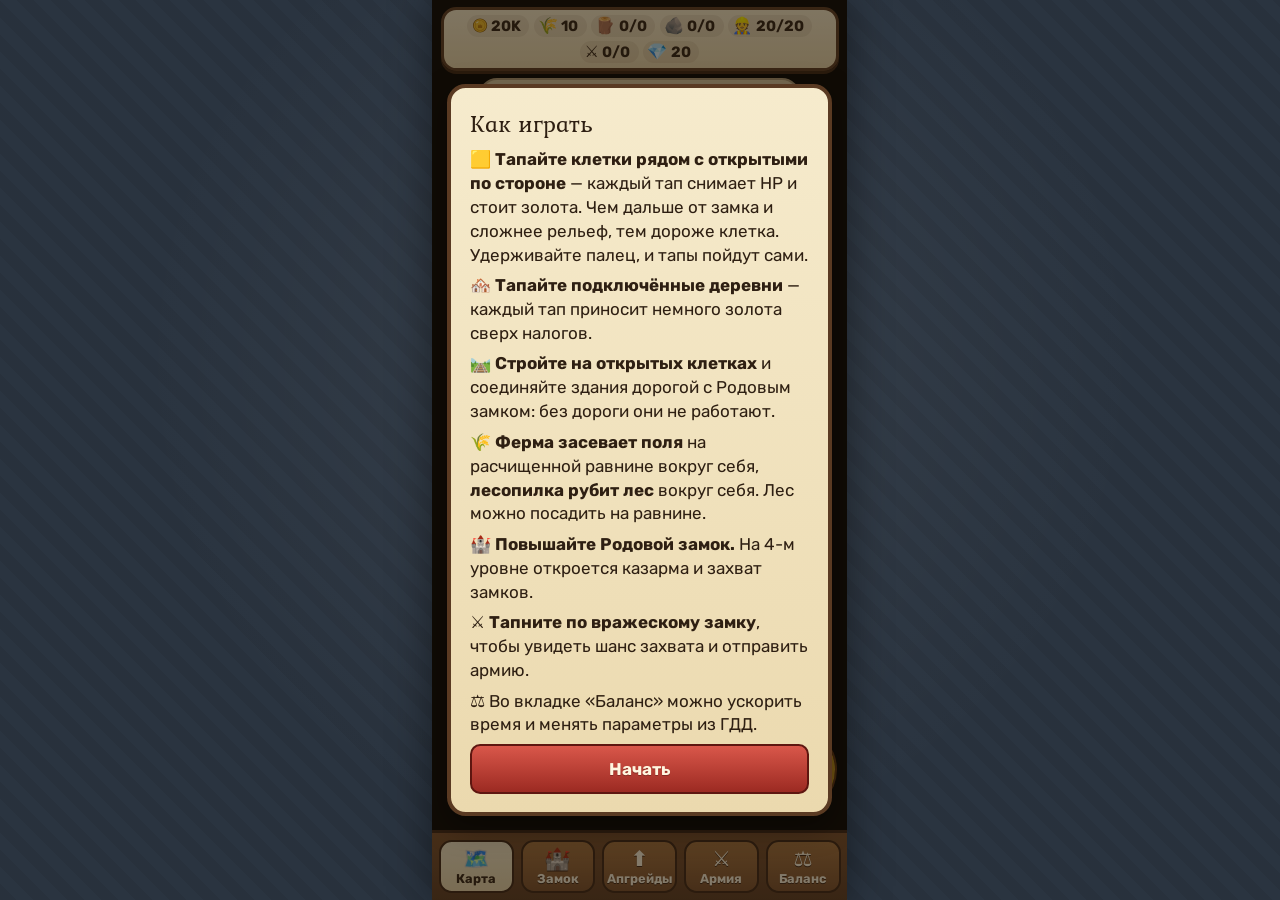
==== index.html @ 601d5023 "Сборка игры 2026-10-14 20:26" ====
<!doctype html>
<html lang="ru">
  <head>
    <meta charset="utf-8" />
    <meta name="viewport" content="width=device-width, initial-scale=1, viewport-fit=cover" />
    <meta name="theme-color" content="#3b2414" />
    <link
      rel="icon"
      href="data:image/svg+xml,%3Csvg xmlns='http://www.w3.org/2000/svg' viewBox='0 0 100 100'%3E%3Ctext y='.9em' font-size='90'%3E🏰%3C/text%3E%3C/svg%3E"
    />
    <title>Kingdom Tycoon</title>
    <script type="module" crossorigin src="./assets/index-CzOe1VoZ.js"></script>
    <link rel="modulepreload" crossorigin href="./assets/CanvasPool-UKBFKXoQ.js">
    <link rel="modulepreload" crossorigin href="./assets/canvasUtils-C4EOzQNY.js">
    <link rel="modulepreload" crossorigin href="./assets/RenderTargetSystem-BUZSMlsI.js">
    <link rel="modulepreload" crossorigin href="./assets/getTextureBatchBindGroup-BHA4o6O8.js">
    <link rel="modulepreload" crossorigin href="./assets/getTexelRangeRects-gRo1pBi3.js">
    <link rel="stylesheet" crossorigin href="./assets/index-DMlij6Dc.css">
  </head>
  <body>
    <div id="stage">
      <div id="map"></div>
      <div id="ui"></div>
    </div>
  </body>
</html>
---- assets/index-DMlij6Dc.css ----
@font-face{font-family:KT Icons;font-style:normal;font-display:block;src:url([data-uri])format("woff");unicode-range:U+1FA99}@font-face{font-family:Rubik Variable;font-style:normal;font-display:swap;font-weight:300 900;src:url(./rubik-cyrillic-ext-wght-normal-BjodpZir.woff2)format("woff2-variations");unicode-range:U+460-52F,U+1C80-1C8A,U+20B4,U+2DE0-2DFF,U+A640-A69F,U+FE2E-FE2F}@font-face{font-family:Rubik Variable;font-style:normal;font-display:swap;font-weight:300 900;src:url(./rubik-cyrillic-wght-normal-DveCct9I.woff2)format("woff2-variations");unicode-range:U+301,U+400-45F,U+490-491,U+4B0-4B1,U+2116}@font-face{font-family:Rubik Variable;font-style:normal;font-display:swap;font-weight:300 900;src:url(./rubik-latin-ext-wght-normal-OacczzuJ.woff2)format("woff2-variations");unicode-range:U+100-2BA,U+2BD-2C5,U+2C7-2CC,U+2CE-2D7,U+2DD-2FF,U+304,U+308,U+329,U+1D00-1DBF,U+1E00-1E9F,U+1EF2-1EFF,U+2020,U+20A0-20AB,U+20AD-20C0,U+2113,U+2C60-2C7F,U+A720-A7FF}@font-face{font-family:Rubik Variable;font-style:normal;font-display:swap;font-weight:300 900;src:url(./rubik-latin-wght-normal-CnQIisVs.woff2)format("woff2-variations");unicode-range:U+??,U+131,U+152-153,U+2BB-2BC,U+2C6,U+2DA,U+2DC,U+304,U+308,U+329,U+2000-206F,U+20AC,U+2122,U+2191,U+2193,U+2212,U+2215,U+FEFF,U+FFFD}@font-face{font-family:Kurale;font-style:normal;font-display:swap;font-weight:400;src:url(./kurale-cyrillic-ext-400-normal-YCJ2LTkX.woff2)format("woff2");unicode-range:U+460-52F,U+1C80-1C8A,U+20B4,U+2DE0-2DFF,U+A640-A69F,U+FE2E-FE2F}@font-face{font-family:Kurale;font-style:normal;font-display:swap;font-weight:400;src:url(./kurale-cyrillic-400-normal-C0GZNd3f.woff2)format("woff2");unicode-range:U+301,U+400-45F,U+490-491,U+4B0-4B1,U+2116}@font-face{font-family:Kurale;font-style:normal;font-display:swap;font-weight:400;src:url(./kurale-latin-ext-400-normal-BjK9zzkR.woff2)format("woff2");unicode-range:U+100-2BA,U+2BD-2C5,U+2C7-2CC,U+2CE-2D7,U+2DD-2FF,U+304,U+308,U+329,U+1D00-1DBF,U+1E00-1E9F,U+1EF2-1EFF,U+2020,U+20A0-20AB,U+20AD-20C0,U+2113,U+2C60-2C7F,U+A720-A7FF}@font-face{font-family:Kurale;font-style:normal;font-display:swap;font-weight:400;src:url(./kurale-latin-400-normal-CwiEG1qi.woff2)format("woff2");unicode-range:U+??,U+131,U+152-153,U+2BB-2BC,U+2C6,U+2DA,U+2DC,U+304,U+308,U+329,U+2000-206F,U+20AC,U+2122,U+2191,U+2193,U+2212,U+2215,U+FEFF,U+FFFD}:root{--parch:#ebd9ae;--parch-2:#f6ebcd;--wood:#5a3a22;--wood-2:#7a4f2c;--wood-dark:#3b2414;--ink:#2e1f12;--ink-2:#6b5136;--royal:#2f6fb5;--enemy:#b83a2f;--gold:#d9a21b;--gold-2:#f2c94c;--page:#7e95a6;--outside:#2a3440;--font-ui:"KT Icons", "Rubik Variable", Rubik, system-ui, -apple-system, "Segoe UI", Roboto, sans-serif;--font-title:"KT Icons", Kurale, Georgia, "Times New Roman", serif;--safe-top:env(safe-area-inset-top,0px);--safe-bottom:env(safe-area-inset-bottom,0px);--stage-w:min(100vw, calc(100dvh * 9 / 19.5));--tabs-h:calc(max(44px, 2.75rem) + 1.35rem + var(--safe-bottom));--lightningcss-light:initial;--lightningcss-dark: ;color-scheme:light;font-size:clamp(14px, calc(var(--stage-w) * .041), 19px)}*,:before,:after{box-sizing:border-box}html,body{background:radial-gradient(circle at 50% 40%, #ffffff0f, transparent 60%), repeating-linear-gradient(45deg, #0000000f 0 12px, transparent 12px 24px), var(--outside);height:100%;font-family:var(--font-ui);color:var(--ink);-webkit-user-select:none;user-select:none;-webkit-tap-highlight-color:transparent;overscroll-behavior:none;margin:0;overflow:hidden}body{justify-content:center;display:flex}@media (pointer:coarse) and (orientation:portrait){:root{--stage-w:100vw}}#stage{width:var(--stage-w);background:var(--page);height:100dvh;position:relative;overflow:clip;box-shadow:0 0 40px #00000073;container:stage/inline-size}#map{background:#000;position:absolute;inset:0}#ui{pointer-events:none;position:absolute;inset:0}#ui>*{pointer-events:auto}#hud{z-index:20;padding:calc(var(--safe-top) + .4rem) .5rem 0;pointer-events:none;position:absolute;top:0;left:0;right:0}.scroll{pointer-events:auto;background:linear-gradient(var(--parch-2), var(--parch));border:3px solid var(--wood);max-width:42rem;box-shadow:0 3px 0 var(--wood-dark), 0 8px 16px #00000038;border-radius:.9rem;flex-wrap:wrap;justify-content:center;gap:.25rem;margin:0 auto;padding:.3rem .4rem;display:flex}.chip{white-space:nowrap;background:#5a3a2217;border-radius:999px;align-items:center;gap:.2rem;padding:.12rem .5rem .12rem .25rem;font-size:.875rem;font-weight:700;display:flex}.chip .ic{font-size:.95rem;line-height:1}.chip small{color:var(--ink-2);font-size:.7rem;font-weight:500}#goal{pointer-events:auto;justify-content:center;gap:.4rem;max-width:42rem;margin:.4rem auto 0;display:flex}.pill{font-family:var(--font-title);background:var(--parch-2);border:2px solid var(--wood-2);color:var(--ink);box-shadow:0 2px 0 var(--wood-2);cursor:pointer;text-overflow:ellipsis;white-space:nowrap;border-radius:999px;max-width:100%;padding:.2rem .75rem;font-size:.875rem;overflow:hidden}.pill.speed{font-family:var(--font-ui);background:var(--gold-2);flex:none;font-weight:800}#tabs{height:var(--tabs-h);z-index:30;padding:.4rem .4rem calc(var(--safe-bottom) + .4rem);background:linear-gradient(var(--wood-2), var(--wood));border-top:3px solid var(--wood-dark);justify-content:center;gap:.4rem;display:flex;position:absolute;bottom:0;left:0;right:0}#tabs button{border:2px solid var(--wood-dark);color:#fff6e0;max-width:7.4rem;min-height:max(44px,2.75rem);font-family:var(--font-ui);text-shadow:0 1px 0 var(--wood-dark);cursor:pointer;background:linear-gradient(#a8743f,#7a4f2c);border-radius:.75rem;flex-direction:column;flex:1;justify-content:center;align-items:center;gap:.05rem;padding:.3rem .1rem;font-size:.75rem;font-weight:700;display:flex}#tabs button .ic{font-size:1.25rem;line-height:1.1}#tabs button[aria-pressed=true]{background:linear-gradient(var(--parch-2), var(--parch));color:var(--ink);text-shadow:none}#rv{right:.75rem;bottom:calc(var(--tabs-h) + 1.1rem);z-index:19;border:4px solid var(--gold);color:#fff;width:4.9rem;height:4.9rem;font-family:var(--font-ui);cursor:pointer;background:radial-gradient(circle at 35% 30%,#e0574a,#9c2a22);border-radius:50%;padding:0;font-size:1.25rem;font-weight:800;line-height:1.05;position:absolute;box-shadow:0 0 0 2px #6b3a10,0 6px 12px #00000059}#rv small{font-size:.7rem;font-weight:600;display:block}#rv:disabled{filter:grayscale(.7);opacity:.75}#repeat{left:.75rem;bottom:calc(var(--tabs-h) + 1.1rem);z-index:19;position:absolute}#repeat .main{border:4px solid var(--parch);width:4.9rem;height:4.9rem;box-shadow:0 0 0 2px var(--wood-dark), 0 6px 12px #00000059;color:#fff;font-family:var(--font-ui);cursor:pointer;background:radial-gradient(circle at 35% 30%,#4f8fd6,#2a5f9e);border-radius:50%;flex-direction:column;justify-content:center;align-items:center;gap:.05rem;padding:0;font-weight:800;line-height:1.05;display:flex}#repeat .main .ic{font-size:1.45rem;line-height:1}#repeat .main small{white-space:nowrap;font-size:.66rem;font-weight:600;display:block}#repeat .main[aria-pressed=true]{border-color:var(--gold-2);background:radial-gradient(circle at 35% 30%,#63c46e,#2f7a3a);box-shadow:0 0 0 2px #6b3a10,0 0 0 6px #f2c94c8c,0 6px 12px #00000059}#repeat.poor .main{filter:grayscale(.7);opacity:.8}#repeat .forget{border:2px solid var(--wood-dark);background:var(--parch);width:1.7rem;height:1.7rem;color:var(--ink);cursor:pointer;border-radius:50%;padding:0;font-size:.75rem;line-height:1;position:absolute;top:-.35rem;right:-.35rem}#repeat .forget:after{content:"";position:absolute;inset:-.5rem}#sheet{z-index:25;max-width:35rem;left:0;right:0;bottom:var(--tabs-h);overscroll-behavior:contain;background:var(--parch-2);border:3px solid var(--wood);-webkit-user-select:text;user-select:text;border-bottom:none;border-radius:1.1rem 1.1rem 0 0;max-height:min(50%,35rem);margin:0 auto;padding:.9rem 1rem 1.1rem;transition:transform .32s cubic-bezier(.22,1.25,.36,1);position:absolute;overflow:auto;transform:translateY(calc(100% + 8rem));box-shadow:0 -6px 18px #0000004d}#sheet.open{transform:none}#sheet .x{float:right;border:2px solid var(--wood-2);background:var(--parch);cursor:pointer;width:2.2rem;height:2.2rem;color:var(--ink);border-radius:50%;margin:-.25rem -.4rem 0 .5rem;font-size:1rem;position:sticky;top:0}h2,h3{font-family:var(--font-title);margin:0 0 .4rem;font-weight:400}h2{font-size:1.4rem}h3{margin-top:.9rem;font-size:1.15rem}p{margin:.4rem 0;line-height:1.4}.muted{color:var(--ink-2)}.small{font-size:.8rem}.center{text-align:center}.royal{color:var(--royal)}.enemy{color:var(--enemy)}.strong{font-weight:700}.btn{font-family:var(--font-ui);border:2px solid var(--wood-dark);color:#fff6e0;cursor:pointer;text-shadow:0 1px #00000040;white-space:nowrap;background:linear-gradient(#a8743f,#7a4f2c);border-radius:.6rem;min-height:max(44px,2.75rem);padding:.45rem .75rem;font-size:.875rem;font-weight:700;transition:transform 80ms,filter 80ms}.btn:active:not(:disabled){filter:brightness(.95);transform:scale(.95)translateY(1px)}.chip.bump{animation:.35s cubic-bezier(.3,1.6,.5,1) chip-bump}.chip.shake{animation:.45s chip-shake}@keyframes chip-bump{0%{transform:scale(1)}35%{transform:scale(1.16)}to{transform:scale(1)}}@keyframes chip-shake{0%,to{background:#5a3a2217;transform:translate(0)}20%{background:#b83a2f59;transform:translate(-4px)}40%{background:#b83a2f59;transform:translate(4px)}60%{transform:translate(-3px)}80%{transform:translate(2px)}}@keyframes card-in{0%{opacity:0;transform:scale(.85)}to{opacity:1;transform:scale(1)}}.btn small{font-weight:600}.btn.primary{background:linear-gradient(#d9574a,#9c2a22);border-color:#5e1610}.btn.blue{background:linear-gradient(#4f8fd6,#2a5f9e);border-color:#173a63}.btn.ghost{background:var(--parch);color:var(--ink);border-color:var(--wood-2);text-shadow:none}.btn.wide{width:100%;padding:.75rem;font-size:1rem}.btn:disabled{filter:grayscale(.85);opacity:.55;cursor:not-allowed}.btn:focus-visible,#tabs button:focus-visible,#rv:focus-visible,.pill:focus-visible{outline:3px solid var(--gold-2);outline-offset:2px}.row{border-bottom:1px dashed #5a3a2247;justify-content:space-between;align-items:center;gap:.6rem;padding:.55rem 0;display:flex}.row:last-child{border-bottom:none}.row .grow{flex:1;min-width:0}.stat{justify-content:space-between;gap:.75rem;padding:.25rem 0;display:flex}.stat.baseline{align-items:baseline}.stat>b{text-align:right}.bar{background:#5a3a2233;border-radius:999px;height:.9rem;overflow:hidden}.bar>i{background:var(--royal);border-radius:999px;height:100%;display:block}.tag{background:#5a3a221f;border-radius:999px;padding:.06rem .5rem;font-size:.75rem;font-weight:700;display:inline-block}.tag.ok{color:#2f6a22;background:#4f8f3a2e}.tag.no{color:#8a2a22;background:#b83a2f26}.tag.block{border-radius:.6rem;padding:.4rem .6rem;display:block}.grid2,.grid3{grid-template-columns:1fr 1fr;gap:.5rem;display:grid}.grid3{grid-template-columns:repeat(5,1fr);gap:.35rem}.grid3 .btn{padding-left:.2rem;padding-right:.2rem}label.cfg{justify-content:space-between;align-items:center;gap:.6rem;padding:.35rem 0;font-size:.875rem;display:flex}label.cfg.changed span{color:var(--royal);font-weight:600}label.cfg small{color:var(--ink-2);font-weight:500}label.cfg input,label.cfg select{width:6rem;font:inherit;border:2px solid var(--wood-2);color:var(--ink);background:#fffaf0;border-radius:.5rem;flex:none;padding:.3rem .4rem;font-weight:600}label.cfg select{width:9.5rem}label.cfg.switch{cursor:pointer;min-height:max(44px,2.75rem)}label.cfg.switch input[type=checkbox]{appearance:none;border:2px solid var(--wood-2);cursor:pointer;background:#e4d6b4;border-radius:999px;width:3rem;height:1.7rem;padding:0;transition:background .15s;position:relative}label.cfg.switch input[type=checkbox]:after{content:"";background:#fffaf0;border-radius:50%;width:1.2rem;height:1.2rem;transition:transform .15s;position:absolute;top:.12rem;left:.12rem;box-shadow:0 1px 2px #0000004d}label.cfg.switch input[type=checkbox]:checked{background:var(--royal);border-color:var(--royal)}label.cfg.switch input[type=checkbox]:checked:after{transform:translate(1.3rem)}details.overrides{margin:.4rem 0;font-size:.8rem}details.overrides pre{white-space:pre-wrap;word-break:break-all;-webkit-user-select:text;user-select:text;background:#5a3a2214;border-radius:.5rem;padding:.5rem}input[type=range]{width:100%;accent-color:var(--royal);min-height:2rem}.modal-bg{z-index:40;padding:calc(var(--safe-top) + 1rem) .9rem calc(var(--safe-bottom) + 1rem);background:#1e140a8c;justify-content:center;align-items:center;display:flex;position:absolute;inset:0}.card{background:linear-gradient(var(--parch-2), var(--parch));border:4px solid var(--wood);border-radius:1.1rem;width:100%;max-width:26rem;max-height:100%;padding:1.1rem;animation:.3s cubic-bezier(.22,1.35,.36,1) card-in;overflow:auto;box-shadow:0 10px 30px #0006}.big{color:var(--royal);font-size:1.9rem;font-weight:800}.big.low{color:var(--enemy)}.tug{background:var(--enemy);border:3px solid var(--wood);border-radius:999px;height:1.75rem;margin:.6rem 0 .4rem;position:relative;overflow:hidden}.tug>i{background:var(--royal);position:absolute;top:0;bottom:0;left:0}.tug>b{background:#fff;width:5px;margin-left:-2px;position:absolute;top:0;bottom:0;box-shadow:0 0 10px #fff}.ribbon{font-family:var(--font-title);text-align:center;color:#fff;background:var(--gold);text-shadow:0 2px #00000040;border-radius:.6rem;margin-bottom:.6rem;padding:.4rem;font-size:1.9rem}.ribbon.lose{background:var(--enemy)}.ribbon.ad{background:var(--wood-2)}#toast{left:50%;bottom:calc(var(--tabs-h) + 6.8rem);z-index:50;background:var(--wood);color:#fff6e0;opacity:0;pointer-events:none;text-align:center;border:2px solid var(--wood-dark);border-radius:999px;width:max-content;max-width:90%;padding:.5rem .9rem;font-size:.875rem;font-weight:600;transition:opacity .2s;position:absolute;transform:translate(-50%)}#toast.show{opacity:1}#ui>#toast{pointer-events:none}@container stage (width<=359px){#hud{padding-left:.3rem;padding-right:.3rem}.scroll{gap:.12rem;padding:.25rem .2rem}.chip{gap:.12rem;padding:.1rem .25rem .1rem .12rem;font-size:.75rem}.chip .ic{font-size:.75rem}.chip small{display:none}.pill{padding:.2rem .6rem;font-size:.78rem}#tabs button{font-size:.68rem}}@container stage (width<=440px){.chip small{display:none}}@container stage (width>=600px){#sheet{max-width:38rem;bottom:calc(var(--tabs-h) + .75rem);border-bottom:3px solid var(--wood);border-radius:1.1rem}.card{max-width:30rem}}@media (prefers-reduced-motion:reduce){#sheet,#toast{transition:none}.card,.chip.bump,.chip.shake{animation:none}}#sim{z-index:35;overscroll-behavior:contain;background:var(--parch);padding:calc(var(--safe-top) + .6rem) .75rem calc(var(--safe-bottom) + 1.2rem);-webkit-user-select:text;user-select:text;position:absolute;inset:0;overflow:auto}#sim .sim-head{top:calc(-.6rem - var(--safe-top));z-index:2;margin:calc(-.6rem - var(--safe-top)) -.75rem .6rem;padding:calc(var(--safe-top) + .5rem) .75rem .5rem;background:var(--parch);border-bottom:2px solid #5a3a2240;justify-content:space-between;align-items:center;gap:.5rem;display:flex;position:sticky}#sim .sim-head h2{margin:0}#sim .x{border:2px solid var(--wood-2);background:var(--parch-2);width:max(44px,2.4rem);height:max(44px,2.4rem);color:var(--ink);font:inherit;cursor:pointer;border-radius:50%;font-weight:700}.sim-card{background:var(--parch-2);border:2px solid #5a3a2259;border-radius:.9rem;margin-bottom:.75rem;padding:.7rem .75rem}.sim-card h3{flex-wrap:wrap;align-items:center;gap:.35rem;margin-top:0;display:flex}.sim-row{flex-wrap:wrap;justify-content:space-between;align-items:center;gap:.5rem;margin-bottom:.5rem;display:flex}.sim-row.toggle input{width:1.4rem;height:1.4rem;accent-color:var(--royal)}.pills{flex-wrap:wrap;gap:.3rem;display:flex}.pill{background:var(--parch);min-height:max(36px,2.1rem);color:var(--ink);font:inherit;cursor:pointer;border:2px solid #5a3a2259;border-radius:999px;padding:.2rem .65rem;font-size:.8rem;font-weight:700}.pill.on{background:var(--royal);border-color:var(--royal);color:#fff}.pill:disabled{opacity:.5}.progress{background:#5a3a221f;border-radius:.7rem;height:2.4rem;position:relative;overflow:hidden}.progress>div{background:linear-gradient(90deg, var(--gold), var(--gold-2));transition:width .15s;position:absolute;inset:0 auto 0 0}.progress>span{justify-content:center;align-items:center;height:100%;font-weight:700;display:flex;position:relative}.sim-empty{text-align:center;padding:1rem .5rem}.run{cursor:pointer;border:2px solid #0000;border-radius:.6rem;align-items:center;gap:.45rem;padding:.45rem .4rem;display:flex}.run+.run{margin-top:.25rem}.run.focus{border-color:var(--wood-2);background:#ffffff73}.run .grow{flex:1;min-width:0}.swatch,.chart-readout i,.legend i,.bar-label i{vertical-align:-.1rem;border-radius:.2rem;flex:none;width:.8rem;height:.8rem;margin-right:.25rem;display:inline-block}.kpis{grid-template-columns:repeat(auto-fit,minmax(9rem,1fr));gap:.45rem;display:grid}.kpi{background:#ffffff80;border:1px solid #5a3a2233;border-radius:.7rem;flex-direction:column;gap:.1rem;padding:.5rem .6rem;display:flex}.kpi>b{font-variant-numeric:tabular-nums;font-size:1.35rem}.delta{color:var(--ink-2);font-size:.75rem;font-weight:700}.delta.good{color:#2f7d3a}.delta.bad{color:var(--enemy)}.chart{margin:.4rem 0 1rem}.chart figcaption{margin-bottom:.25rem}.chart svg{touch-action:pan-y;background:#ffffff73;border-radius:.5rem;width:100%;height:auto;display:block}.chart .grid{stroke:#5a3a2226;stroke-width:1px}.chart .tick{font-family:var(--font-ui);fill:var(--ink-2);font-size:10px}.chart .unit{font-style:italic}.chart .cursor{stroke:var(--wood);stroke-width:1px;stroke-dasharray:3 3}.chart .marker{fill:#fff;stroke:var(--enemy);stroke-width:2px}.chart .marker-label{fill:var(--enemy);font-weight:700}.chart-readout,.legend{flex-wrap:wrap;gap:.2rem .7rem;min-height:1.3rem;margin-top:.3rem;display:flex}.chart-readout span,.legend span{align-items:center;display:inline-flex}.bar-row{margin:.45rem 0 .6rem}.bar-label{align-items:center;gap:.3rem;font-weight:700;display:flex}.bar-label i{margin-right:0}.chart-readout i.dashed{height:.25rem}.sim-actions{flex-direction:column;gap:.45rem;display:flex}.bar-track{background:#5a3a221a;border-radius:.35rem;height:1rem;margin:.2rem 0;display:flex;overflow:hidden}.bar-track>span{height:100%}.table-scroll{overflow-x:auto}.sim-table{border-collapse:collapse;font-variant-numeric:tabular-nums;width:100%;font-size:.82rem}.sim-table th,.sim-table td{text-align:right;white-space:nowrap;border-bottom:1px solid #5a3a2226;padding:.3rem .4rem}.sim-table th:first-child{text-align:left}.sim-table thead th{font-size:.75rem}.sim-about{margin:.5rem 0}.sim-about summary{cursor:pointer;font-weight:700}.sim-about ol{padding-left:1.2rem}.tasks{gap:4px;margin:6px 0 10px;padding:0;font-size:13px;list-style:none;display:grid}.tasks li{background:#5a3a2214;border-radius:8px;padding:4px 8px}.tasks li.done{color:#2f5e33;background:#3c8c4624}
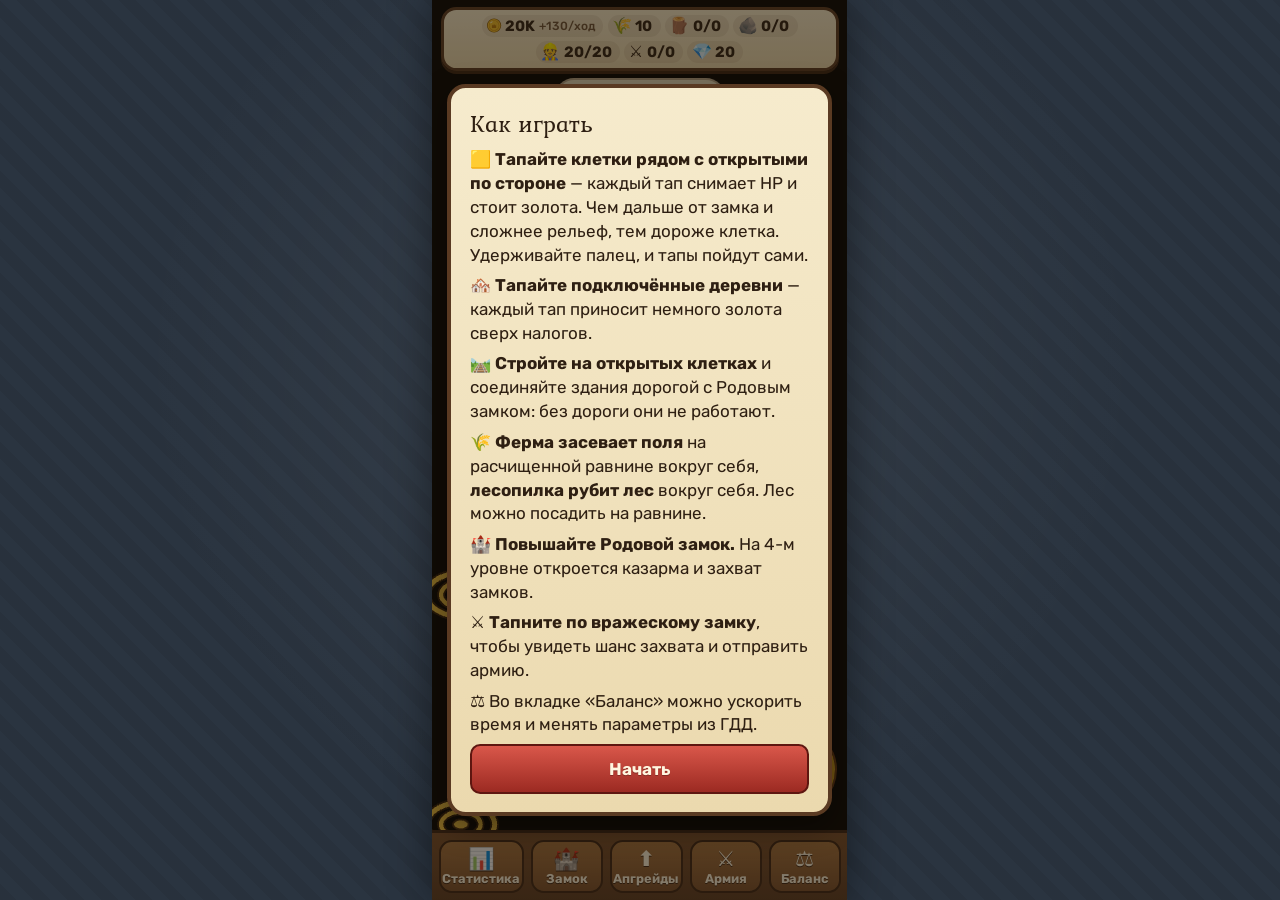
==== commit 44cd921a: "Сборка игры 2026-10-15 00:16" ====
--- a/index.html
+++ b/index.html
@@ -9,13 +9,13 @@
       href="data:image/svg+xml,%3Csvg xmlns='http://www.w3.org/2000/svg' viewBox='0 0 100 100'%3E%3Ctext y='.9em' font-size='90'%3E🏰%3C/text%3E%3C/svg%3E"
     />
     <title>Kingdom Tycoon</title>
-    <script type="module" crossorigin src="./assets/index-CzOe1VoZ.js"></script>
+    <script type="module" crossorigin src="./assets/index-CCVGNL-7.js"></script>
     <link rel="modulepreload" crossorigin href="./assets/CanvasPool-UKBFKXoQ.js">
     <link rel="modulepreload" crossorigin href="./assets/canvasUtils-C4EOzQNY.js">
     <link rel="modulepreload" crossorigin href="./assets/RenderTargetSystem-BUZSMlsI.js">
     <link rel="modulepreload" crossorigin href="./assets/getTextureBatchBindGroup-BHA4o6O8.js">
     <link rel="modulepreload" crossorigin href="./assets/getTexelRangeRects-gRo1pBi3.js">
-    <link rel="stylesheet" crossorigin href="./assets/index-DMlij6Dc.css">
+    <link rel="stylesheet" crossorigin href="./assets/index-Bus6fPqS.css">
   </head>
   <body>
     <div id="stage">
--- a/assets/index-Bus6fPqS.css
+++ b/assets/index-Bus6fPqS.css
@@ -0,0 +1 @@
+@font-face{font-family:KT Icons;font-style:normal;font-display:block;src:url([data-uri])format("woff");unicode-range:U+1FA99}@font-face{font-family:Rubik Variable;font-style:normal;font-display:swap;font-weight:300 900;src:url(./rubik-cyrillic-ext-wght-normal-BjodpZir.woff2)format("woff2-variations");unicode-range:U+460-52F,U+1C80-1C8A,U+20B4,U+2DE0-2DFF,U+A640-A69F,U+FE2E-FE2F}@font-face{font-family:Rubik Variable;font-style:normal;font-display:swap;font-weight:300 900;src:url(./rubik-cyrillic-wght-normal-DveCct9I.woff2)format("woff2-variations");unicode-range:U+301,U+400-45F,U+490-491,U+4B0-4B1,U+2116}@font-face{font-family:Rubik Variable;font-style:normal;font-display:swap;font-weight:300 900;src:url(./rubik-latin-ext-wght-normal-OacczzuJ.woff2)format("woff2-variations");unicode-range:U+100-2BA,U+2BD-2C5,U+2C7-2CC,U+2CE-2D7,U+2DD-2FF,U+304,U+308,U+329,U+1D00-1DBF,U+1E00-1E9F,U+1EF2-1EFF,U+2020,U+20A0-20AB,U+20AD-20C0,U+2113,U+2C60-2C7F,U+A720-A7FF}@font-face{font-family:Rubik Variable;font-style:normal;font-display:swap;font-weight:300 900;src:url(./rubik-latin-wght-normal-CnQIisVs.woff2)format("woff2-variations");unicode-range:U+??,U+131,U+152-153,U+2BB-2BC,U+2C6,U+2DA,U+2DC,U+304,U+308,U+329,U+2000-206F,U+20AC,U+2122,U+2191,U+2193,U+2212,U+2215,U+FEFF,U+FFFD}@font-face{font-family:Kurale;font-style:normal;font-display:swap;font-weight:400;src:url(./kurale-cyrillic-ext-400-normal-YCJ2LTkX.woff2)format("woff2");unicode-range:U+460-52F,U+1C80-1C8A,U+20B4,U+2DE0-2DFF,U+A640-A69F,U+FE2E-FE2F}@font-face{font-family:Kurale;font-style:normal;font-display:swap;font-weight:400;src:url(./kurale-cyrillic-400-normal-C0GZNd3f.woff2)format("woff2");unicode-range:U+301,U+400-45F,U+490-491,U+4B0-4B1,U+2116}@font-face{font-family:Kurale;font-style:normal;font-display:swap;font-weight:400;src:url(./kurale-latin-ext-400-normal-BjK9zzkR.woff2)format("woff2");unicode-range:U+100-2BA,U+2BD-2C5,U+2C7-2CC,U+2CE-2D7,U+2DD-2FF,U+304,U+308,U+329,U+1D00-1DBF,U+1E00-1E9F,U+1EF2-1EFF,U+2020,U+20A0-20AB,U+20AD-20C0,U+2113,U+2C60-2C7F,U+A720-A7FF}@font-face{font-family:Kurale;font-style:normal;font-display:swap;font-weight:400;src:url(./kurale-latin-400-normal-CwiEG1qi.woff2)format("woff2");unicode-range:U+??,U+131,U+152-153,U+2BB-2BC,U+2C6,U+2DA,U+2DC,U+304,U+308,U+329,U+2000-206F,U+20AC,U+2122,U+2191,U+2193,U+2212,U+2215,U+FEFF,U+FFFD}:root{--parch:#ebd9ae;--parch-2:#f6ebcd;--wood:#5a3a22;--wood-2:#7a4f2c;--wood-dark:#3b2414;--ink:#2e1f12;--ink-2:#6b5136;--royal:#2f6fb5;--enemy:#b83a2f;--gold:#d9a21b;--gold-2:#f2c94c;--page:#7e95a6;--outside:#2a3440;--font-ui:"KT Icons", "Rubik Variable", Rubik, system-ui, -apple-system, "Segoe UI", Roboto, sans-serif;--font-title:"KT Icons", Kurale, Georgia, "Times New Roman", serif;--safe-top:env(safe-area-inset-top,0px);--safe-bottom:env(safe-area-inset-bottom,0px);--stage-w:min(100vw, calc(100dvh * 9 / 19.5));--tabs-h:calc(max(44px, 2.75rem) + 1.35rem + var(--safe-bottom));--lightningcss-light:initial;--lightningcss-dark: ;color-scheme:light;font-size:clamp(14px, calc(var(--stage-w) * .041), 19px)}*,:before,:after{box-sizing:border-box}html,body{background:radial-gradient(circle at 50% 40%, #ffffff0f, transparent 60%), repeating-linear-gradient(45deg, #0000000f 0 12px, transparent 12px 24px), var(--outside);height:100%;font-family:var(--font-ui);color:var(--ink);-webkit-user-select:none;user-select:none;-webkit-tap-highlight-color:transparent;overscroll-behavior:none;margin:0;overflow:hidden}body{justify-content:center;display:flex}@media (pointer:coarse) and (orientation:portrait){:root{--stage-w:100vw}}#stage{width:var(--stage-w);background:var(--page);height:100dvh;position:relative;overflow:clip;box-shadow:0 0 40px #00000073;container:stage/inline-size}#map{background:#000;position:absolute;inset:0}#ui{pointer-events:none;position:absolute;inset:0}#ui>*{pointer-events:auto}#hud{z-index:20;padding:calc(var(--safe-top) + .4rem) .5rem 0;pointer-events:none;position:absolute;top:0;left:0;right:0}.scroll{pointer-events:auto;background:linear-gradient(var(--parch-2), var(--parch));border:3px solid var(--wood);max-width:42rem;box-shadow:0 3px 0 var(--wood-dark), 0 8px 16px #00000038;border-radius:.9rem;flex-wrap:wrap;justify-content:center;gap:.25rem;margin:0 auto;padding:.3rem .4rem;display:flex}.chip{white-space:nowrap;background:#5a3a2217;border-radius:999px;align-items:center;gap:.2rem;padding:.12rem .5rem .12rem .25rem;font-size:.875rem;font-weight:700;display:flex}.chip .ic{font-size:.95rem;line-height:1}.chip small{color:var(--ink-2);font-size:.7rem;font-weight:500}#goal{pointer-events:auto;justify-content:center;gap:.4rem;max-width:42rem;margin:.4rem auto 0;display:flex}.pill{font-family:var(--font-title);background:var(--parch-2);border:2px solid var(--wood-2);color:var(--ink);box-shadow:0 2px 0 var(--wood-2);cursor:pointer;text-overflow:ellipsis;white-space:nowrap;border-radius:999px;max-width:100%;padding:.2rem .75rem;font-size:.875rem;overflow:hidden}.pill.quest{white-space:normal;text-align:left;background:linear-gradient(90deg, #efd27e calc(var(--p,0) * 100%), var(--parch-2) calc(var(--p,0) * 100%));align-items:center;gap:.4rem;min-height:2.25rem;padding:.25rem .9rem .25rem .6rem;line-height:1.15;animation:.45s cubic-bezier(.34,1.56,.64,1) quest-in;display:inline-flex}.pill.quest .quest-icon{font-size:1.1rem}.pill.quest .quest-count{font-variant-numeric:tabular-nums;white-space:nowrap;margin-left:auto;padding-left:.3rem}@keyframes quest-in{0%{opacity:0;transform:scale(.85)}to{opacity:1;transform:scale(1)}}.quest-pulse{z-index:1;animation:.9s ease-in-out 4 quest-pulse;position:relative}@keyframes quest-pulse{0%,to{transform:scale(1);box-shadow:0 0 #f5c542e6}50%{transform:scale(1.06);box-shadow:0 0 0 8px #f5c54200}}@media (prefers-reduced-motion:reduce){.pill.quest,.quest-pulse{animation:none}.quest-pulse{outline:3px solid #f5c542}}.pill.speed{font-family:var(--font-ui);background:var(--gold-2);flex:none;font-weight:800}#tabs{height:var(--tabs-h);z-index:30;padding:.4rem .4rem calc(var(--safe-bottom) + .4rem);background:linear-gradient(var(--wood-2), var(--wood));border-top:3px solid var(--wood-dark);justify-content:center;gap:.4rem;display:flex;position:absolute;bottom:0;left:0;right:0}#tabs button{border:2px solid var(--wood-dark);color:#fff6e0;max-width:7.4rem;min-height:max(44px,2.75rem);font-family:var(--font-ui);text-shadow:0 1px 0 var(--wood-dark);cursor:pointer;background:linear-gradient(#a8743f,#7a4f2c);border-radius:.75rem;flex-direction:column;flex:1;justify-content:center;align-items:center;gap:.05rem;padding:.3rem .1rem;font-size:.75rem;font-weight:700;display:flex}#tabs button .ic{font-size:1.25rem;line-height:1.1}#tabs button[aria-pressed=true]{background:linear-gradient(var(--parch-2), var(--parch));color:var(--ink);text-shadow:none}#rv{right:.75rem;bottom:calc(var(--tabs-h) + 1.1rem);z-index:19;border:4px solid var(--gold);color:#fff;width:4.9rem;height:4.9rem;font-family:var(--font-ui);cursor:pointer;background:radial-gradient(circle at 35% 30%,#e0574a,#9c2a22);border-radius:50%;padding:0;font-size:1.25rem;font-weight:800;line-height:1.05;position:absolute;box-shadow:0 0 0 2px #6b3a10,0 6px 12px #00000059}#rv small{font-size:.7rem;font-weight:600;display:block}#rv:disabled{filter:grayscale(.7);opacity:.75}#repeat{left:.75rem;bottom:calc(var(--tabs-h) + 1.1rem);z-index:19;position:absolute}#repeat .main{border:4px solid var(--parch);width:4.9rem;height:4.9rem;box-shadow:0 0 0 2px var(--wood-dark), 0 6px 12px #00000059;color:#fff;font-family:var(--font-ui);cursor:pointer;background:radial-gradient(circle at 35% 30%,#4f8fd6,#2a5f9e);border-radius:50%;flex-direction:column;justify-content:center;align-items:center;gap:.05rem;padding:0;font-weight:800;line-height:1.05;display:flex}#repeat .main .ic{font-size:1.45rem;line-height:1}#repeat .main small{white-space:nowrap;font-size:.66rem;font-weight:600;display:block}#repeat .main[aria-pressed=true]{border-color:var(--gold-2);background:radial-gradient(circle at 35% 30%,#63c46e,#2f7a3a);box-shadow:0 0 0 2px #6b3a10,0 0 0 6px #f2c94c8c,0 6px 12px #00000059}#repeat.poor .main{filter:grayscale(.7);opacity:.8}#repeat .forget{border:2px solid var(--wood-dark);background:var(--parch);width:1.7rem;height:1.7rem;color:var(--ink);cursor:pointer;border-radius:50%;padding:0;font-size:.75rem;line-height:1;position:absolute;top:-.35rem;right:-.35rem}#repeat .forget:after{content:"";position:absolute;inset:-.5rem}#sheet{z-index:25;max-width:35rem;left:0;right:0;bottom:var(--tabs-h);overscroll-behavior:contain;background:var(--parch-2);border:3px solid var(--wood);-webkit-user-select:text;user-select:text;border-bottom:none;border-radius:1.1rem 1.1rem 0 0;max-height:min(50%,35rem);margin:0 auto;padding:.9rem 1rem 1.1rem;transition:transform .32s cubic-bezier(.22,1.25,.36,1);position:absolute;overflow:auto;transform:translateY(calc(100% + 8rem));box-shadow:0 -6px 18px #0000004d}#sheet.open{transform:none}#sheet .x{float:right;border:2px solid var(--wood-2);background:var(--parch);cursor:pointer;width:2.2rem;height:2.2rem;color:var(--ink);border-radius:50%;margin:-.25rem -.4rem 0 .5rem;font-size:1rem;position:sticky;top:0}h2,h3{font-family:var(--font-title);margin:0 0 .4rem;font-weight:400}h2{font-size:1.4rem}h3{margin-top:.9rem;font-size:1.15rem}p{margin:.4rem 0;line-height:1.4}.muted{color:var(--ink-2)}.small{font-size:.8rem}.center{text-align:center}.royal{color:var(--royal)}.enemy{color:var(--enemy)}.strong{font-weight:700}.btn{font-family:var(--font-ui);border:2px solid var(--wood-dark);color:#fff6e0;cursor:pointer;text-shadow:0 1px #00000040;white-space:nowrap;background:linear-gradient(#a8743f,#7a4f2c);border-radius:.6rem;min-height:max(44px,2.75rem);padding:.45rem .75rem;font-size:.875rem;font-weight:700;transition:transform 80ms,filter 80ms}.btn:active:not(:disabled){filter:brightness(.95);transform:scale(.95)translateY(1px)}.chip.bump{animation:.35s cubic-bezier(.3,1.6,.5,1) chip-bump}.chip.shake{animation:.45s chip-shake}@keyframes chip-bump{0%{transform:scale(1)}35%{transform:scale(1.16)}to{transform:scale(1)}}@keyframes chip-shake{0%,to{background:#5a3a2217;transform:translate(0)}20%{background:#b83a2f59;transform:translate(-4px)}40%{background:#b83a2f59;transform:translate(4px)}60%{transform:translate(-3px)}80%{transform:translate(2px)}}@keyframes card-in{0%{opacity:0;transform:scale(.85)}to{opacity:1;transform:scale(1)}}.btn small{font-weight:600}.btn.primary{background:linear-gradient(#d9574a,#9c2a22);border-color:#5e1610}.btn.blue{background:linear-gradient(#4f8fd6,#2a5f9e);border-color:#173a63}.btn.ghost{background:var(--parch);color:var(--ink);border-color:var(--wood-2);text-shadow:none}.btn.wide{width:100%;padding:.75rem;font-size:1rem}.btn:disabled{filter:grayscale(.85);opacity:.55;cursor:not-allowed}.btn:focus-visible,#tabs button:focus-visible,#rv:focus-visible,.pill:focus-visible{outline:3px solid var(--gold-2);outline-offset:2px}.row{border-bottom:1px dashed #5a3a2247;justify-content:space-between;align-items:center;gap:.6rem;padding:.55rem 0;display:flex}.row:last-child{border-bottom:none}.row .grow{flex:1;min-width:0}.stat{justify-content:space-between;gap:.75rem;padding:.25rem 0;display:flex}.stat.baseline{align-items:baseline}.stat>b{text-align:right}.bar{background:#5a3a2233;border-radius:999px;height:.9rem;overflow:hidden}.bar>i{background:var(--royal);border-radius:999px;height:100%;display:block}.tag{background:#5a3a221f;border-radius:999px;padding:.06rem .5rem;font-size:.75rem;font-weight:700;display:inline-block}.tag.ok{color:#2f6a22;background:#4f8f3a2e}.tag.no{color:#8a2a22;background:#b83a2f26}.tag.block{border-radius:.6rem;padding:.4rem .6rem;display:block}.grid2,.grid3{grid-template-columns:1fr 1fr;gap:.5rem;display:grid}.grid3{grid-template-columns:repeat(5,1fr);gap:.35rem}.grid3 .btn{padding-left:.2rem;padding-right:.2rem}label.cfg{justify-content:space-between;align-items:center;gap:.6rem;padding:.35rem 0;font-size:.875rem;display:flex}label.cfg.changed span{color:var(--royal);font-weight:600}label.cfg small{color:var(--ink-2);font-weight:500}label.cfg input,label.cfg select{width:6rem;font:inherit;border:2px solid var(--wood-2);color:var(--ink);background:#fffaf0;border-radius:.5rem;flex:none;padding:.3rem .4rem;font-weight:600}label.cfg select{width:9.5rem}label.cfg.switch{cursor:pointer;min-height:max(44px,2.75rem)}label.cfg.switch input[type=checkbox]{appearance:none;border:2px solid var(--wood-2);cursor:pointer;background:#e4d6b4;border-radius:999px;width:3rem;height:1.7rem;padding:0;transition:background .15s;position:relative}label.cfg.switch input[type=checkbox]:after{content:"";background:#fffaf0;border-radius:50%;width:1.2rem;height:1.2rem;transition:transform .15s;position:absolute;top:.12rem;left:.12rem;box-shadow:0 1px 2px #0000004d}label.cfg.switch input[type=checkbox]:checked{background:var(--royal);border-color:var(--royal)}label.cfg.switch input[type=checkbox]:checked:after{transform:translate(1.3rem)}details.overrides{margin:.4rem 0;font-size:.8rem}details.overrides pre{white-space:pre-wrap;word-break:break-all;-webkit-user-select:text;user-select:text;background:#5a3a2214;border-radius:.5rem;padding:.5rem}input[type=range]{width:100%;accent-color:var(--royal);min-height:2rem}.modal-bg{z-index:40;padding:calc(var(--safe-top) + 1rem) .9rem calc(var(--safe-bottom) + 1rem);background:#1e140a8c;justify-content:center;align-items:center;display:flex;position:absolute;inset:0}.card{background:linear-gradient(var(--parch-2), var(--parch));border:4px solid var(--wood);border-radius:1.1rem;width:100%;max-width:26rem;max-height:100%;padding:1.1rem;animation:.3s cubic-bezier(.22,1.35,.36,1) card-in;overflow:auto;box-shadow:0 10px 30px #0006}.big{color:var(--royal);font-size:1.9rem;font-weight:800}.big.low{color:var(--enemy)}.tug{background:var(--enemy);border:3px solid var(--wood);border-radius:999px;height:1.75rem;margin:.6rem 0 .4rem;position:relative;overflow:hidden}.tug>i{background:var(--royal);position:absolute;top:0;bottom:0;left:0}.tug>b{background:#fff;width:5px;margin-left:-2px;position:absolute;top:0;bottom:0;box-shadow:0 0 10px #fff}.ribbon{font-family:var(--font-title);text-align:center;color:#fff;background:var(--gold);text-shadow:0 2px #00000040;border-radius:.6rem;margin-bottom:.6rem;padding:.4rem;font-size:1.9rem}.ribbon.lose{background:var(--enemy)}.ribbon.ad{background:var(--wood-2)}#toast{left:50%;bottom:calc(var(--tabs-h) + 6.8rem);z-index:50;background:var(--wood);color:#fff6e0;opacity:0;pointer-events:none;text-align:center;border:2px solid var(--wood-dark);border-radius:999px;width:max-content;max-width:90%;padding:.5rem .9rem;font-size:.875rem;font-weight:600;transition:opacity .2s;position:absolute;transform:translate(-50%)}#toast.show{opacity:1}#ui>#toast{pointer-events:none}@container stage (width<=359px){#hud{padding-left:.3rem;padding-right:.3rem}.scroll{gap:.12rem;padding:.25rem .2rem}.chip{gap:.12rem;padding:.1rem .25rem .1rem .12rem;font-size:.75rem}.chip .ic{font-size:.75rem}.chip small{display:none}.pill{padding:.2rem .6rem;font-size:.78rem}#tabs button{font-size:.68rem}}@container stage (width<=440px){.chip small{display:none}}@container stage (width>=600px){#sheet{max-width:38rem;bottom:calc(var(--tabs-h) + .75rem);border-bottom:3px solid var(--wood);border-radius:1.1rem}.card{max-width:30rem}}@media (prefers-reduced-motion:reduce){#sheet,#toast{transition:none}.card,.chip.bump,.chip.shake{animation:none}}#sim{z-index:35;overscroll-behavior:contain;background:var(--parch);padding:calc(var(--safe-top) + .6rem) .75rem calc(var(--safe-bottom) + 1.2rem);-webkit-user-select:text;user-select:text;position:absolute;inset:0;overflow:auto}#sim .sim-head{top:calc(-.6rem - var(--safe-top));z-index:2;margin:calc(-.6rem - var(--safe-top)) -.75rem .6rem;padding:calc(var(--safe-top) + .5rem) .75rem .5rem;background:var(--parch);border-bottom:2px solid #5a3a2240;justify-content:space-between;align-items:center;gap:.5rem;display:flex;position:sticky}#sim .sim-head h2{margin:0}#sim .x{border:2px solid var(--wood-2);background:var(--parch-2);width:max(44px,2.4rem);height:max(44px,2.4rem);color:var(--ink);font:inherit;cursor:pointer;border-radius:50%;font-weight:700}.sim-card{background:var(--parch-2);border:2px solid #5a3a2259;border-radius:.9rem;margin-bottom:.75rem;padding:.7rem .75rem}.sim-card h3{flex-wrap:wrap;align-items:center;gap:.35rem;margin-top:0;display:flex}.sim-row{flex-wrap:wrap;justify-content:space-between;align-items:center;gap:.5rem;margin-bottom:.5rem;display:flex}.sim-row.toggle input{width:1.4rem;height:1.4rem;accent-color:var(--royal)}.pills{flex-wrap:wrap;gap:.3rem;display:flex}.pill{background:var(--parch);min-height:max(36px,2.1rem);color:var(--ink);font:inherit;cursor:pointer;border:2px solid #5a3a2259;border-radius:999px;padding:.2rem .65rem;font-size:.8rem;font-weight:700}.pill.on{background:var(--royal);border-color:var(--royal);color:#fff}.pill:disabled{opacity:.5}.progress{background:#5a3a221f;border-radius:.7rem;height:2.4rem;position:relative;overflow:hidden}.progress>div{background:linear-gradient(90deg, var(--gold), var(--gold-2));transition:width .15s;position:absolute;inset:0 auto 0 0}.progress>span{justify-content:center;align-items:center;height:100%;font-weight:700;display:flex;position:relative}.sim-empty{text-align:center;padding:1rem .5rem}.run{cursor:pointer;border:2px solid #0000;border-radius:.6rem;align-items:center;gap:.45rem;padding:.45rem .4rem;display:flex}.run+.run{margin-top:.25rem}.run.focus{border-color:var(--wood-2);background:#ffffff73}.run .grow{flex:1;min-width:0}.swatch,.chart-readout i,.legend i,.bar-label i{vertical-align:-.1rem;border-radius:.2rem;flex:none;width:.8rem;height:.8rem;margin-right:.25rem;display:inline-block}.kpis{grid-template-columns:repeat(auto-fit,minmax(9rem,1fr));gap:.45rem;display:grid}.kpi{background:#ffffff80;border:1px solid #5a3a2233;border-radius:.7rem;flex-direction:column;gap:.1rem;padding:.5rem .6rem;display:flex}.kpi>b{font-variant-numeric:tabular-nums;font-size:1.35rem}.delta{color:var(--ink-2);font-size:.75rem;font-weight:700}.delta.good{color:#2f7d3a}.delta.bad{color:var(--enemy)}.chart{margin:.4rem 0 1rem}.chart figcaption{margin-bottom:.25rem}.chart svg{touch-action:pan-y;background:#ffffff73;border-radius:.5rem;width:100%;height:auto;display:block}.chart .grid{stroke:#5a3a2226;stroke-width:1px}.chart .tick{font-family:var(--font-ui);fill:var(--ink-2);font-size:10px}.chart .unit{font-style:italic}.chart .cursor{stroke:var(--wood);stroke-width:1px;stroke-dasharray:3 3}.chart .marker{fill:#fff;stroke:var(--enemy);stroke-width:2px}.chart .marker-label{fill:var(--enemy);font-weight:700}.chart-readout,.legend{flex-wrap:wrap;gap:.2rem .7rem;min-height:1.3rem;margin-top:.3rem;display:flex}.chart-readout span,.legend span{align-items:center;display:inline-flex}.bar-row{margin:.45rem 0 .6rem}.bar-label{align-items:center;gap:.3rem;font-weight:700;display:flex}.bar-label i{margin-right:0}.chart-readout i.dashed{height:.25rem}.sim-actions{flex-direction:column;gap:.45rem;display:flex}.bar-track{background:#5a3a221a;border-radius:.35rem;height:1rem;margin:.2rem 0;display:flex;overflow:hidden}.bar-track>span{height:100%}.sim-table{border-collapse:collapse;font-variant-numeric:tabular-nums;width:100%;font-size:.82rem}.sim-table th,.sim-table td{text-align:right;white-space:nowrap;border-bottom:1px solid #5a3a2226;padding:.3rem .4rem}.sim-table th:first-child{text-align:left}.sim-table thead th{font-size:.75rem}.sim-about{margin:.5rem 0}.sim-about summary{cursor:pointer;font-weight:700}.sim-about ol{padding-left:1.2rem}.tasks{gap:4px;margin:6px 0 10px;padding:0;font-size:13px;list-style:none;display:grid}.tasks li{background:#5a3a2214;border-radius:8px;padding:4px 8px}.tasks li.done{color:#2f5e33;background:#3c8c4624}.tasks li{flex-wrap:wrap;align-items:center;gap:6px;display:flex}.tasks .show-me{min-height:32px;margin-left:auto;padding:4px 10px;font-size:12px}.table-scroll{overflow-x:auto}.stats-table{border-collapse:collapse;font-variant-numeric:tabular-nums;width:100%;font-size:.85rem}.stats-table th,.stats-table td{text-align:right;white-space:nowrap;padding:.3rem .25rem}.stats-table thead th{color:var(--ink-2);font-size:.8rem;font-weight:500}.stats-table tbody th{text-align:left;font-weight:600}.stats-table tbody tr:not(.note){border-top:1px dashed #5a3a2247}.stats-table tr.note td{text-align:left;color:var(--ink-2);white-space:normal;padding-top:0;font-size:.8rem}#hud .chip[data-test=gold] small{display:inline}#hud .chip[data-test=gold] small:after{content:"/ход"}@container stage (width<=360px){#hud .chip[data-test=gold] small:after{content:""}}
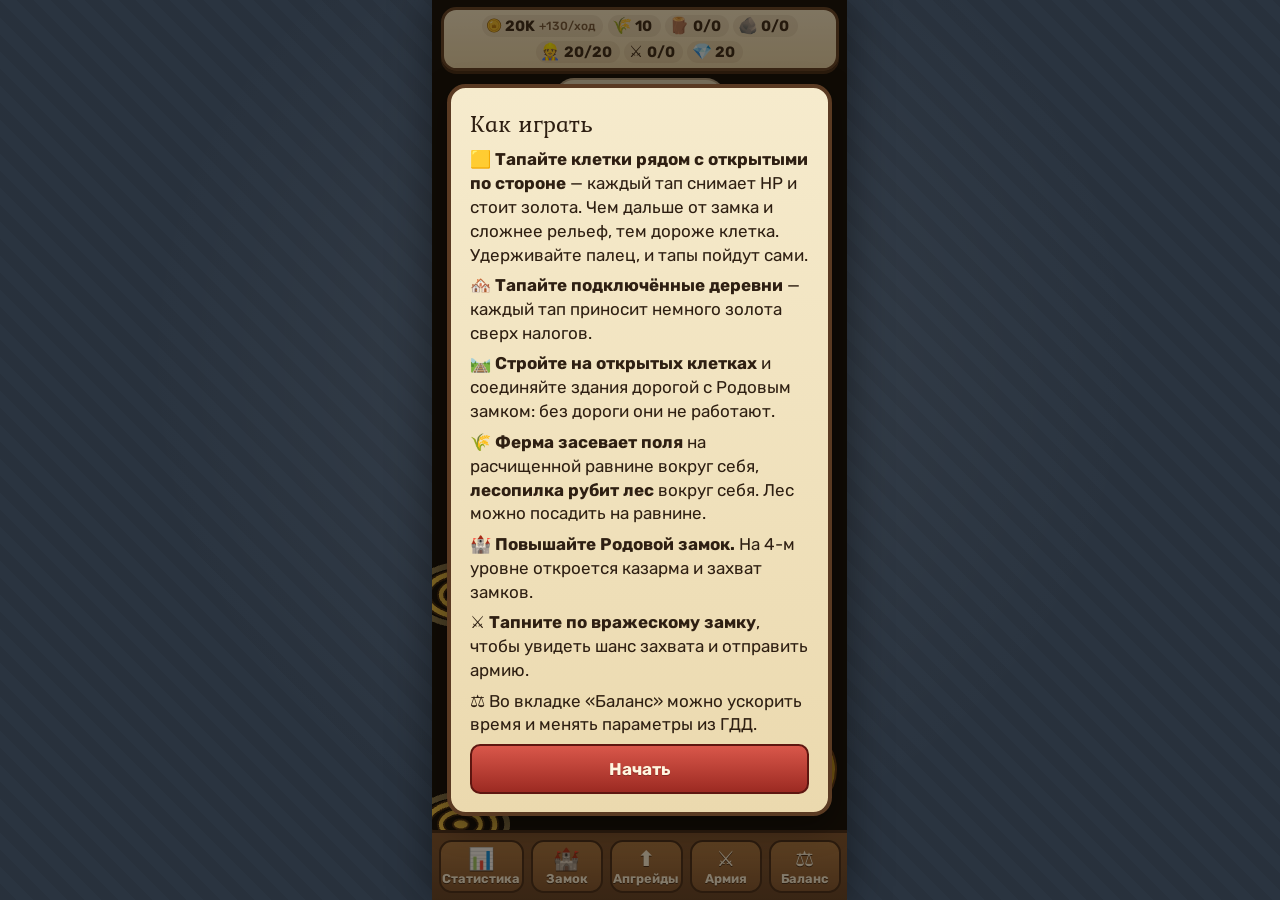
==== commit e4dd57ad: "Сборка игры 2026-10-15 00:33" ====
--- a/index.html
+++ b/index.html
@@ -2,20 +2,20 @@
 <html lang="ru">
   <head>
     <meta charset="utf-8" />
-    <meta name="viewport" content="width=device-width, initial-scale=1, viewport-fit=cover" />
+    <meta name="viewport" content="width=device-width, initial-scale=1, maximum-scale=1, user-scalable=no, viewport-fit=cover" />
     <meta name="theme-color" content="#3b2414" />
     <link
       rel="icon"
       href="data:image/svg+xml,%3Csvg xmlns='http://www.w3.org/2000/svg' viewBox='0 0 100 100'%3E%3Ctext y='.9em' font-size='90'%3E🏰%3C/text%3E%3C/svg%3E"
     />
     <title>Kingdom Tycoon</title>
-    <script type="module" crossorigin src="./assets/index-CCVGNL-7.js"></script>
+    <script type="module" crossorigin src="./assets/index-ByecHa6g.js"></script>
     <link rel="modulepreload" crossorigin href="./assets/CanvasPool-UKBFKXoQ.js">
     <link rel="modulepreload" crossorigin href="./assets/canvasUtils-C4EOzQNY.js">
     <link rel="modulepreload" crossorigin href="./assets/RenderTargetSystem-BUZSMlsI.js">
     <link rel="modulepreload" crossorigin href="./assets/getTextureBatchBindGroup-BHA4o6O8.js">
     <link rel="modulepreload" crossorigin href="./assets/getTexelRangeRects-gRo1pBi3.js">
-    <link rel="stylesheet" crossorigin href="./assets/index-Bus6fPqS.css">
+    <link rel="stylesheet" crossorigin href="./assets/index-CW7ypMG0.css">
   </head>
   <body>
     <div id="stage">
--- a/assets/index-CW7ypMG0.css
+++ b/assets/index-CW7ypMG0.css
@@ -0,0 +1 @@
+@font-face{font-family:KT Icons;font-style:normal;font-display:block;src:url([data-uri])format("woff");unicode-range:U+1FA99}@font-face{font-family:Rubik Variable;font-style:normal;font-display:swap;font-weight:300 900;src:url(./rubik-cyrillic-ext-wght-normal-BjodpZir.woff2)format("woff2-variations");unicode-range:U+460-52F,U+1C80-1C8A,U+20B4,U+2DE0-2DFF,U+A640-A69F,U+FE2E-FE2F}@font-face{font-family:Rubik Variable;font-style:normal;font-display:swap;font-weight:300 900;src:url(./rubik-cyrillic-wght-normal-DveCct9I.woff2)format("woff2-variations");unicode-range:U+301,U+400-45F,U+490-491,U+4B0-4B1,U+2116}@font-face{font-family:Rubik Variable;font-style:normal;font-display:swap;font-weight:300 900;src:url(./rubik-latin-ext-wght-normal-OacczzuJ.woff2)format("woff2-variations");unicode-range:U+100-2BA,U+2BD-2C5,U+2C7-2CC,U+2CE-2D7,U+2DD-2FF,U+304,U+308,U+329,U+1D00-1DBF,U+1E00-1E9F,U+1EF2-1EFF,U+2020,U+20A0-20AB,U+20AD-20C0,U+2113,U+2C60-2C7F,U+A720-A7FF}@font-face{font-family:Rubik Variable;font-style:normal;font-display:swap;font-weight:300 900;src:url(./rubik-latin-wght-normal-CnQIisVs.woff2)format("woff2-variations");unicode-range:U+??,U+131,U+152-153,U+2BB-2BC,U+2C6,U+2DA,U+2DC,U+304,U+308,U+329,U+2000-206F,U+20AC,U+2122,U+2191,U+2193,U+2212,U+2215,U+FEFF,U+FFFD}@font-face{font-family:Kurale;font-style:normal;font-display:swap;font-weight:400;src:url(./kurale-cyrillic-ext-400-normal-YCJ2LTkX.woff2)format("woff2");unicode-range:U+460-52F,U+1C80-1C8A,U+20B4,U+2DE0-2DFF,U+A640-A69F,U+FE2E-FE2F}@font-face{font-family:Kurale;font-style:normal;font-display:swap;font-weight:400;src:url(./kurale-cyrillic-400-normal-C0GZNd3f.woff2)format("woff2");unicode-range:U+301,U+400-45F,U+490-491,U+4B0-4B1,U+2116}@font-face{font-family:Kurale;font-style:normal;font-display:swap;font-weight:400;src:url(./kurale-latin-ext-400-normal-BjK9zzkR.woff2)format("woff2");unicode-range:U+100-2BA,U+2BD-2C5,U+2C7-2CC,U+2CE-2D7,U+2DD-2FF,U+304,U+308,U+329,U+1D00-1DBF,U+1E00-1E9F,U+1EF2-1EFF,U+2020,U+20A0-20AB,U+20AD-20C0,U+2113,U+2C60-2C7F,U+A720-A7FF}@font-face{font-family:Kurale;font-style:normal;font-display:swap;font-weight:400;src:url(./kurale-latin-400-normal-CwiEG1qi.woff2)format("woff2");unicode-range:U+??,U+131,U+152-153,U+2BB-2BC,U+2C6,U+2DA,U+2DC,U+304,U+308,U+329,U+2000-206F,U+20AC,U+2122,U+2191,U+2193,U+2212,U+2215,U+FEFF,U+FFFD}:root{--parch:#ebd9ae;--parch-2:#f6ebcd;--wood:#5a3a22;--wood-2:#7a4f2c;--wood-dark:#3b2414;--ink:#2e1f12;--ink-2:#6b5136;--royal:#2f6fb5;--enemy:#b83a2f;--gold:#d9a21b;--gold-2:#f2c94c;--page:#7e95a6;--outside:#2a3440;--font-ui:"KT Icons", "Rubik Variable", Rubik, system-ui, -apple-system, "Segoe UI", Roboto, sans-serif;--font-title:"KT Icons", Kurale, Georgia, "Times New Roman", serif;--safe-top:env(safe-area-inset-top,0px);--safe-bottom:env(safe-area-inset-bottom,0px);--stage-w:min(100vw, calc(100dvh * 9 / 19.5));--tabs-h:calc(max(44px, 2.75rem) + 1.35rem + var(--safe-bottom));--lightningcss-light:initial;--lightningcss-dark: ;color-scheme:light;font-size:clamp(14px, calc(var(--stage-w) * .041), 19px)}*,:before,:after{box-sizing:border-box}html,body{touch-action:manipulation;background:radial-gradient(circle at 50% 40%, #ffffff0f, transparent 60%), repeating-linear-gradient(45deg, #0000000f 0 12px, transparent 12px 24px), var(--outside);height:100%;font-family:var(--font-ui);color:var(--ink);-webkit-user-select:none;user-select:none;-webkit-tap-highlight-color:transparent;overscroll-behavior:none;margin:0;overflow:hidden}body{justify-content:center;display:flex}@media (pointer:coarse) and (orientation:portrait){:root{--stage-w:100vw}}#stage{width:var(--stage-w);background:var(--page);height:100dvh;position:relative;overflow:clip;box-shadow:0 0 40px #00000073;container:stage/inline-size}#map{background:#000;position:absolute;inset:0}#ui{pointer-events:none;position:absolute;inset:0}#ui>*{pointer-events:auto}#hud{z-index:20;padding:calc(var(--safe-top) + .4rem) .5rem 0;pointer-events:none;position:absolute;top:0;left:0;right:0}.scroll{pointer-events:auto;background:linear-gradient(var(--parch-2), var(--parch));border:3px solid var(--wood);max-width:42rem;box-shadow:0 3px 0 var(--wood-dark), 0 8px 16px #00000038;border-radius:.9rem;flex-wrap:wrap;justify-content:center;gap:.25rem;margin:0 auto;padding:.3rem .4rem;display:flex}.chip{white-space:nowrap;background:#5a3a2217;border-radius:999px;align-items:center;gap:.2rem;padding:.12rem .5rem .12rem .25rem;font-size:.875rem;font-weight:700;display:flex}.chip .ic{font-size:.95rem;line-height:1}.chip small{color:var(--ink-2);font-size:.7rem;font-weight:500}#goal{pointer-events:auto;justify-content:center;gap:.4rem;max-width:42rem;margin:.4rem auto 0;display:flex}.pill{font-family:var(--font-title);background:var(--parch-2);border:2px solid var(--wood-2);color:var(--ink);box-shadow:0 2px 0 var(--wood-2);cursor:pointer;text-overflow:ellipsis;white-space:nowrap;border-radius:999px;max-width:100%;padding:.2rem .75rem;font-size:.875rem;overflow:hidden}.pill.quest{white-space:normal;text-align:left;background:linear-gradient(90deg, #efd27e calc(var(--p,0) * 100%), var(--parch-2) calc(var(--p,0) * 100%));align-items:center;gap:.4rem;min-height:2.25rem;padding:.25rem .9rem .25rem .6rem;line-height:1.15;animation:.45s cubic-bezier(.34,1.56,.64,1) quest-in;display:inline-flex}.pill.quest .quest-icon{font-size:1.1rem}.pill.quest .quest-count{font-variant-numeric:tabular-nums;white-space:nowrap;margin-left:auto;padding-left:.3rem}@keyframes quest-in{0%{opacity:0;transform:scale(.85)}to{opacity:1;transform:scale(1)}}.quest-pulse{z-index:1;animation:.9s ease-in-out 4 quest-pulse;position:relative}@keyframes quest-pulse{0%,to{transform:scale(1);box-shadow:0 0 #f5c542e6}50%{transform:scale(1.06);box-shadow:0 0 0 8px #f5c54200}}@media (prefers-reduced-motion:reduce){.pill.quest,.quest-pulse{animation:none}.quest-pulse{outline:3px solid #f5c542}}.pill.speed{font-family:var(--font-ui);background:var(--gold-2);flex:none;font-weight:800}#tabs{height:var(--tabs-h);z-index:30;padding:.4rem .4rem calc(var(--safe-bottom) + .4rem);background:linear-gradient(var(--wood-2), var(--wood));border-top:3px solid var(--wood-dark);justify-content:center;gap:.4rem;display:flex;position:absolute;bottom:0;left:0;right:0}#tabs button{border:2px solid var(--wood-dark);color:#fff6e0;max-width:7.4rem;min-height:max(44px,2.75rem);font-family:var(--font-ui);text-shadow:0 1px 0 var(--wood-dark);cursor:pointer;background:linear-gradient(#a8743f,#7a4f2c);border-radius:.75rem;flex-direction:column;flex:1;justify-content:center;align-items:center;gap:.05rem;padding:.3rem .1rem;font-size:.75rem;font-weight:700;display:flex}#tabs button .ic{font-size:1.25rem;line-height:1.1}#tabs button[aria-pressed=true]{background:linear-gradient(var(--parch-2), var(--parch));color:var(--ink);text-shadow:none}#rv{right:.75rem;bottom:calc(var(--tabs-h) + 1.1rem);z-index:19;border:4px solid var(--gold);color:#fff;width:4.9rem;height:4.9rem;font-family:var(--font-ui);cursor:pointer;background:radial-gradient(circle at 35% 30%,#e0574a,#9c2a22);border-radius:50%;padding:0;font-size:1.25rem;font-weight:800;line-height:1.05;position:absolute;box-shadow:0 0 0 2px #6b3a10,0 6px 12px #00000059}#rv small{font-size:.7rem;font-weight:600;display:block}#rv:disabled{filter:grayscale(.7);opacity:.75}#repeat{left:.75rem;bottom:calc(var(--tabs-h) + 1.1rem);z-index:19;position:absolute}#repeat .main{border:4px solid var(--parch);width:4.9rem;height:4.9rem;box-shadow:0 0 0 2px var(--wood-dark), 0 6px 12px #00000059;color:#fff;font-family:var(--font-ui);cursor:pointer;background:radial-gradient(circle at 35% 30%,#4f8fd6,#2a5f9e);border-radius:50%;flex-direction:column;justify-content:center;align-items:center;gap:.05rem;padding:0;font-weight:800;line-height:1.05;display:flex}#repeat .main .ic{font-size:1.45rem;line-height:1}#repeat .main small{white-space:nowrap;font-size:.66rem;font-weight:600;display:block}#repeat .main[aria-pressed=true]{border-color:var(--gold-2);background:radial-gradient(circle at 35% 30%,#63c46e,#2f7a3a);box-shadow:0 0 0 2px #6b3a10,0 0 0 6px #f2c94c8c,0 6px 12px #00000059}#repeat.poor .main{filter:grayscale(.7);opacity:.8}#repeat .forget{border:2px solid var(--wood-dark);background:var(--parch);width:1.7rem;height:1.7rem;color:var(--ink);cursor:pointer;border-radius:50%;padding:0;font-size:.75rem;line-height:1;position:absolute;top:-.35rem;right:-.35rem}#repeat .forget:after{content:"";position:absolute;inset:-.5rem}#sheet{z-index:25;max-width:35rem;left:0;right:0;bottom:var(--tabs-h);overscroll-behavior:contain;background:var(--parch-2);border:3px solid var(--wood);-webkit-user-select:text;user-select:text;border-bottom:none;border-radius:1.1rem 1.1rem 0 0;max-height:min(50%,35rem);margin:0 auto;padding:.9rem 1rem 1.1rem;transition:transform .32s cubic-bezier(.22,1.25,.36,1);position:absolute;overflow:auto;transform:translateY(calc(100% + 8rem));box-shadow:0 -6px 18px #0000004d}#sheet.open{transform:none}#sheet .x{float:right;border:2px solid var(--wood-2);background:var(--parch);cursor:pointer;width:2.2rem;height:2.2rem;color:var(--ink);border-radius:50%;margin:-.25rem -.4rem 0 .5rem;font-size:1rem;position:sticky;top:0}h2,h3{font-family:var(--font-title);margin:0 0 .4rem;font-weight:400}h2{font-size:1.4rem}h3{margin-top:.9rem;font-size:1.15rem}p{margin:.4rem 0;line-height:1.4}.muted{color:var(--ink-2)}.small{font-size:.8rem}.center{text-align:center}.royal{color:var(--royal)}.enemy{color:var(--enemy)}.strong{font-weight:700}.btn{font-family:var(--font-ui);border:2px solid var(--wood-dark);color:#fff6e0;cursor:pointer;text-shadow:0 1px #00000040;white-space:nowrap;background:linear-gradient(#a8743f,#7a4f2c);border-radius:.6rem;min-height:max(44px,2.75rem);padding:.45rem .75rem;font-size:.875rem;font-weight:700;transition:transform 80ms,filter 80ms}.btn:active:not(:disabled){filter:brightness(.95);transform:scale(.95)translateY(1px)}.chip.bump{animation:.35s cubic-bezier(.3,1.6,.5,1) chip-bump}.chip.shake{animation:.45s chip-shake}@keyframes chip-bump{0%{transform:scale(1)}35%{transform:scale(1.16)}to{transform:scale(1)}}@keyframes chip-shake{0%,to{background:#5a3a2217;transform:translate(0)}20%{background:#b83a2f59;transform:translate(-4px)}40%{background:#b83a2f59;transform:translate(4px)}60%{transform:translate(-3px)}80%{transform:translate(2px)}}@keyframes card-in{0%{opacity:0;transform:scale(.85)}to{opacity:1;transform:scale(1)}}.btn small{font-weight:600}.btn.primary{background:linear-gradient(#d9574a,#9c2a22);border-color:#5e1610}.btn.blue{background:linear-gradient(#4f8fd6,#2a5f9e);border-color:#173a63}.btn.ghost{background:var(--parch);color:var(--ink);border-color:var(--wood-2);text-shadow:none}.btn.wide{width:100%;padding:.75rem;font-size:1rem}.btn:disabled,.btn.dim{filter:grayscale(.85);opacity:.55;cursor:not-allowed}.btn:focus-visible,#tabs button:focus-visible,#rv:focus-visible,.pill:focus-visible{outline:3px solid var(--gold-2);outline-offset:2px}.row{border-bottom:1px dashed #5a3a2247;justify-content:space-between;align-items:center;gap:.6rem;padding:.55rem 0;display:flex}.row:last-child{border-bottom:none}.row .grow{flex:1;min-width:0}.stat{justify-content:space-between;gap:.75rem;padding:.25rem 0;display:flex}.stat.baseline{align-items:baseline}.stat>b{text-align:right}.bar{background:#5a3a2233;border-radius:999px;height:.9rem;overflow:hidden}.bar>i{background:var(--royal);border-radius:999px;height:100%;display:block}.tag{background:#5a3a221f;border-radius:999px;padding:.06rem .5rem;font-size:.75rem;font-weight:700;display:inline-block}.tag.ok{color:#2f6a22;background:#4f8f3a2e}.tag.no{color:#8a2a22;background:#b83a2f26}.tag.block{border-radius:.6rem;padding:.4rem .6rem;display:block}.grid2,.grid3{grid-template-columns:1fr 1fr;gap:.5rem;display:grid}.grid3{grid-template-columns:repeat(5,1fr);gap:.35rem}.grid3 .btn{padding-left:.2rem;padding-right:.2rem}label.cfg{justify-content:space-between;align-items:center;gap:.6rem;padding:.35rem 0;font-size:.875rem;display:flex}label.cfg.changed span{color:var(--royal);font-weight:600}label.cfg small{color:var(--ink-2);font-weight:500}label.cfg input,label.cfg select{width:6rem;font:inherit;border:2px solid var(--wood-2);color:var(--ink);background:#fffaf0;border-radius:.5rem;flex:none;padding:.3rem .4rem;font-weight:600}label.cfg select{width:9.5rem}label.cfg.switch{cursor:pointer;min-height:max(44px,2.75rem)}label.cfg.switch input[type=checkbox]{appearance:none;border:2px solid var(--wood-2);cursor:pointer;background:#e4d6b4;border-radius:999px;width:3rem;height:1.7rem;padding:0;transition:background .15s;position:relative}label.cfg.switch input[type=checkbox]:after{content:"";background:#fffaf0;border-radius:50%;width:1.2rem;height:1.2rem;transition:transform .15s;position:absolute;top:.12rem;left:.12rem;box-shadow:0 1px 2px #0000004d}label.cfg.switch input[type=checkbox]:checked{background:var(--royal);border-color:var(--royal)}label.cfg.switch input[type=checkbox]:checked:after{transform:translate(1.3rem)}details.overrides{margin:.4rem 0;font-size:.8rem}details.overrides pre{white-space:pre-wrap;word-break:break-all;-webkit-user-select:text;user-select:text;background:#5a3a2214;border-radius:.5rem;padding:.5rem}input[type=range]{width:100%;accent-color:var(--royal);min-height:2rem}.modal-bg{z-index:40;padding:calc(var(--safe-top) + 1rem) .9rem calc(var(--safe-bottom) + 1rem);background:#1e140a8c;justify-content:center;align-items:center;display:flex;position:absolute;inset:0}.card{background:linear-gradient(var(--parch-2), var(--parch));border:4px solid var(--wood);border-radius:1.1rem;width:100%;max-width:26rem;max-height:100%;padding:1.1rem;animation:.3s cubic-bezier(.22,1.35,.36,1) card-in;overflow:auto;box-shadow:0 10px 30px #0006}.big{color:var(--royal);font-size:1.9rem;font-weight:800}.big.low{color:var(--enemy)}.tug{background:var(--enemy);border:3px solid var(--wood);border-radius:999px;height:1.75rem;margin:.6rem 0 .4rem;position:relative;overflow:hidden}.tug>i{background:var(--royal);position:absolute;top:0;bottom:0;left:0}.tug>b{background:#fff;width:5px;margin-left:-2px;position:absolute;top:0;bottom:0;box-shadow:0 0 10px #fff}.ribbon{font-family:var(--font-title);text-align:center;color:#fff;background:var(--gold);text-shadow:0 2px #00000040;border-radius:.6rem;margin-bottom:.6rem;padding:.4rem;font-size:1.9rem}.ribbon.lose{background:var(--enemy)}.ribbon.ad{background:var(--wood-2)}#toast{left:50%;bottom:calc(var(--tabs-h) + 6.8rem);z-index:50;pointer-events:none;text-align:center;width:max-content;max-width:90%;position:absolute;transform:translate(-50%)}#toast .toast-line{color:#fff6e0;font-family:var(--font-title);text-shadow:0 0 3px #28180af2,0 1px 2px #28180af2,0 0 8px #28180ab3;-webkit-text-stroke:.6px #28180a99;font-size:1rem;font-weight:700;line-height:1.25;animation:2s linear forwards toast-float;display:block}@keyframes toast-float{0%{opacity:1;transform:translateY(0)}75%{opacity:1}to{opacity:0;transform:translateY(-3rem)}}#ui>#toast{pointer-events:none}@container stage (width<=359px){#hud{padding-left:.3rem;padding-right:.3rem}.scroll{gap:.12rem;padding:.25rem .2rem}.chip{gap:.12rem;padding:.1rem .25rem .1rem .12rem;font-size:.75rem}.chip .ic{font-size:.75rem}.chip small{display:none}.pill{padding:.2rem .6rem;font-size:.78rem}#tabs button{font-size:.68rem}}@container stage (width<=440px){.chip small{display:none}}@container stage (width>=600px){#sheet{max-width:38rem;bottom:calc(var(--tabs-h) + .75rem);border-bottom:3px solid var(--wood);border-radius:1.1rem}.card{max-width:30rem}}@media (prefers-reduced-motion:reduce){#sheet,#toast{transition:none}#toast .toast-line{animation-name:toast-fade}.card,.chip.bump,.chip.shake{animation:none}}#sim{z-index:35;overscroll-behavior:contain;background:var(--parch);padding:calc(var(--safe-top) + .6rem) .75rem calc(var(--safe-bottom) + 1.2rem);-webkit-user-select:text;user-select:text;position:absolute;inset:0;overflow:auto}#sim .sim-head{top:calc(-.6rem - var(--safe-top));z-index:2;margin:calc(-.6rem - var(--safe-top)) -.75rem .6rem;padding:calc(var(--safe-top) + .5rem) .75rem .5rem;background:var(--parch);border-bottom:2px solid #5a3a2240;justify-content:space-between;align-items:center;gap:.5rem;display:flex;position:sticky}#sim .sim-head h2{margin:0}#sim .x{border:2px solid var(--wood-2);background:var(--parch-2);width:max(44px,2.4rem);height:max(44px,2.4rem);color:var(--ink);font:inherit;cursor:pointer;border-radius:50%;font-weight:700}.sim-card{background:var(--parch-2);border:2px solid #5a3a2259;border-radius:.9rem;margin-bottom:.75rem;padding:.7rem .75rem}.sim-card h3{flex-wrap:wrap;align-items:center;gap:.35rem;margin-top:0;display:flex}.sim-row{flex-wrap:wrap;justify-content:space-between;align-items:center;gap:.5rem;margin-bottom:.5rem;display:flex}.sim-row.toggle input{width:1.4rem;height:1.4rem;accent-color:var(--royal)}.pills{flex-wrap:wrap;gap:.3rem;display:flex}.pill{background:var(--parch);min-height:max(36px,2.1rem);color:var(--ink);font:inherit;cursor:pointer;border:2px solid #5a3a2259;border-radius:999px;padding:.2rem .65rem;font-size:.8rem;font-weight:700}.pill.on{background:var(--royal);border-color:var(--royal);color:#fff}.pill:disabled{opacity:.5}.progress{background:#5a3a221f;border-radius:.7rem;height:2.4rem;position:relative;overflow:hidden}.progress>div{background:linear-gradient(90deg, var(--gold), var(--gold-2));transition:width .15s;position:absolute;inset:0 auto 0 0}.progress>span{justify-content:center;align-items:center;height:100%;font-weight:700;display:flex;position:relative}.sim-empty{text-align:center;padding:1rem .5rem}.run{cursor:pointer;border:2px solid #0000;border-radius:.6rem;align-items:center;gap:.45rem;padding:.45rem .4rem;display:flex}.run+.run{margin-top:.25rem}.run.focus{border-color:var(--wood-2);background:#ffffff73}.run .grow{flex:1;min-width:0}.swatch,.chart-readout i,.legend i,.bar-label i{vertical-align:-.1rem;border-radius:.2rem;flex:none;width:.8rem;height:.8rem;margin-right:.25rem;display:inline-block}.kpis{grid-template-columns:repeat(auto-fit,minmax(9rem,1fr));gap:.45rem;display:grid}.kpi{background:#ffffff80;border:1px solid #5a3a2233;border-radius:.7rem;flex-direction:column;gap:.1rem;padding:.5rem .6rem;display:flex}.kpi>b{font-variant-numeric:tabular-nums;font-size:1.35rem}.delta{color:var(--ink-2);font-size:.75rem;font-weight:700}.delta.good{color:#2f7d3a}.delta.bad{color:var(--enemy)}.chart{margin:.4rem 0 1rem}.chart figcaption{margin-bottom:.25rem}.chart svg{touch-action:pan-y;background:#ffffff73;border-radius:.5rem;width:100%;height:auto;display:block}.chart .grid{stroke:#5a3a2226;stroke-width:1px}.chart .tick{font-family:var(--font-ui);fill:var(--ink-2);font-size:10px}.chart .unit{font-style:italic}.chart .cursor{stroke:var(--wood);stroke-width:1px;stroke-dasharray:3 3}.chart .marker{fill:#fff;stroke:var(--enemy);stroke-width:2px}.chart .marker-label{fill:var(--enemy);font-weight:700}.chart-readout,.legend{flex-wrap:wrap;gap:.2rem .7rem;min-height:1.3rem;margin-top:.3rem;display:flex}.chart-readout span,.legend span{align-items:center;display:inline-flex}.bar-row{margin:.45rem 0 .6rem}.bar-label{align-items:center;gap:.3rem;font-weight:700;display:flex}.bar-label i{margin-right:0}.chart-readout i.dashed{height:.25rem}.sim-actions{flex-direction:column;gap:.45rem;display:flex}.bar-track{background:#5a3a221a;border-radius:.35rem;height:1rem;margin:.2rem 0;display:flex;overflow:hidden}.bar-track>span{height:100%}.sim-table{border-collapse:collapse;font-variant-numeric:tabular-nums;width:100%;font-size:.82rem}.sim-table th,.sim-table td{text-align:right;white-space:nowrap;border-bottom:1px solid #5a3a2226;padding:.3rem .4rem}.sim-table th:first-child{text-align:left}.sim-table thead th{font-size:.75rem}.sim-about{margin:.5rem 0}.sim-about summary{cursor:pointer;font-weight:700}.sim-about ol{padding-left:1.2rem}.tasks{gap:4px;margin:6px 0 10px;padding:0;font-size:13px;list-style:none;display:grid}.tasks li{background:#5a3a2214;border-radius:8px;padding:4px 8px}.tasks li.done{color:#2f5e33;background:#3c8c4624}.tasks li{flex-wrap:wrap;align-items:center;gap:6px;display:flex}.tasks .show-me{min-height:32px;margin-left:auto;padding:4px 10px;font-size:12px}.table-scroll{overflow-x:auto}.stats-table{border-collapse:collapse;font-variant-numeric:tabular-nums;width:100%;font-size:.85rem}.stats-table th,.stats-table td{text-align:right;white-space:nowrap;padding:.3rem .25rem}.stats-table thead th{color:var(--ink-2);font-size:.8rem;font-weight:500}.stats-table tbody th{text-align:left;font-weight:600}.stats-table tbody tr:not(.note){border-top:1px dashed #5a3a2247}.stats-table tr.note td{text-align:left;color:var(--ink-2);white-space:normal;padding-top:0;font-size:.8rem}#hud .chip[data-test=gold] small{display:inline}#hud .chip[data-test=gold] small:after{content:"/ход"}@container stage (width<=360px){#hud .chip[data-test=gold] small:after{content:""}}@keyframes toast-fade{0%,75%{opacity:1}to{opacity:0}}
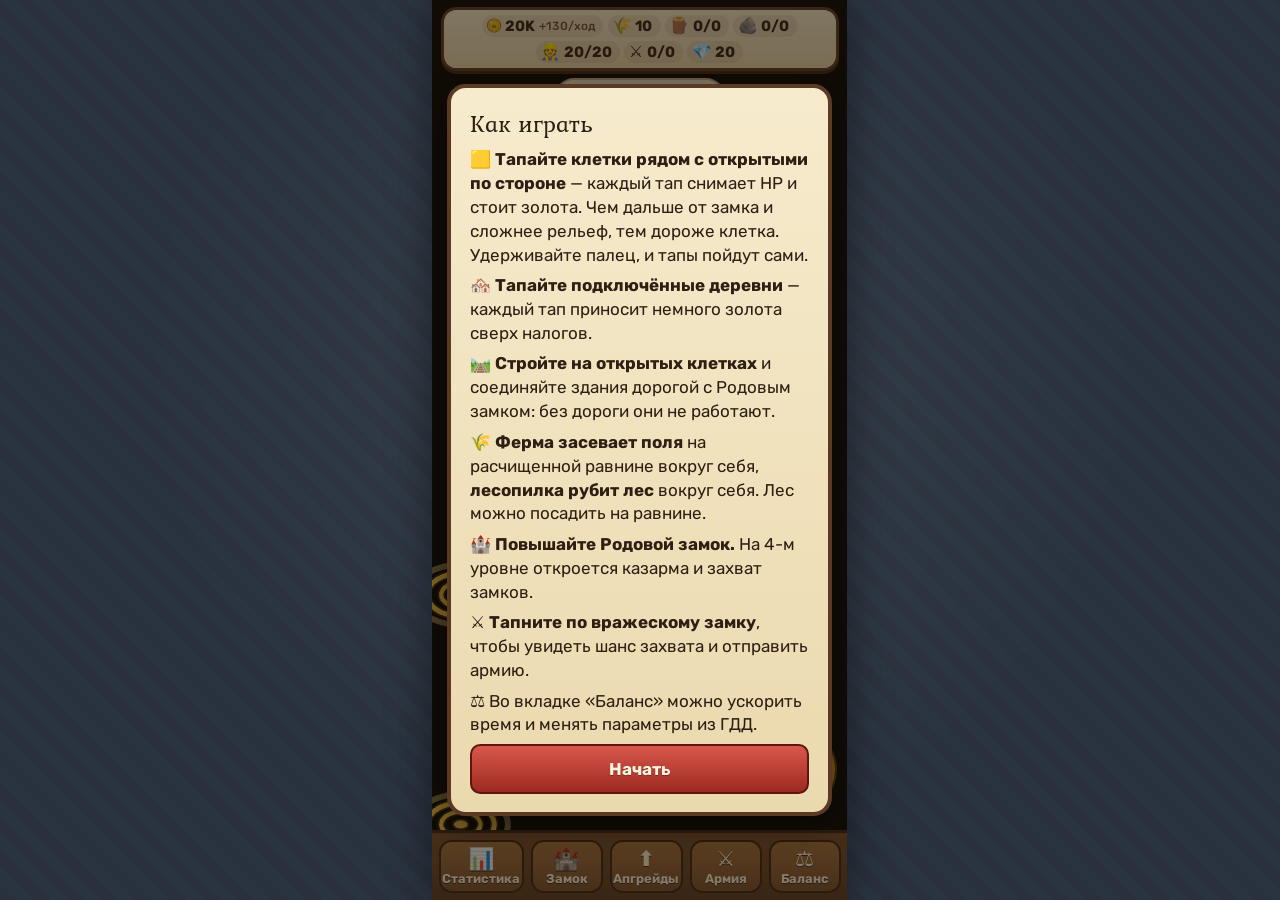
==== commit b3603259: "Сборка игры 2026-10-15 00:36" ====
--- a/index.html
+++ b/index.html
@@ -9,7 +9,7 @@
       href="data:image/svg+xml,%3Csvg xmlns='http://www.w3.org/2000/svg' viewBox='0 0 100 100'%3E%3Ctext y='.9em' font-size='90'%3E🏰%3C/text%3E%3C/svg%3E"
     />
     <title>Kingdom Tycoon</title>
-    <script type="module" crossorigin src="./assets/index-ByecHa6g.js"></script>
+    <script type="module" crossorigin src="./assets/index-BTQDS37V.js"></script>
     <link rel="modulepreload" crossorigin href="./assets/CanvasPool-UKBFKXoQ.js">
     <link rel="modulepreload" crossorigin href="./assets/canvasUtils-C4EOzQNY.js">
     <link rel="modulepreload" crossorigin href="./assets/RenderTargetSystem-BUZSMlsI.js">
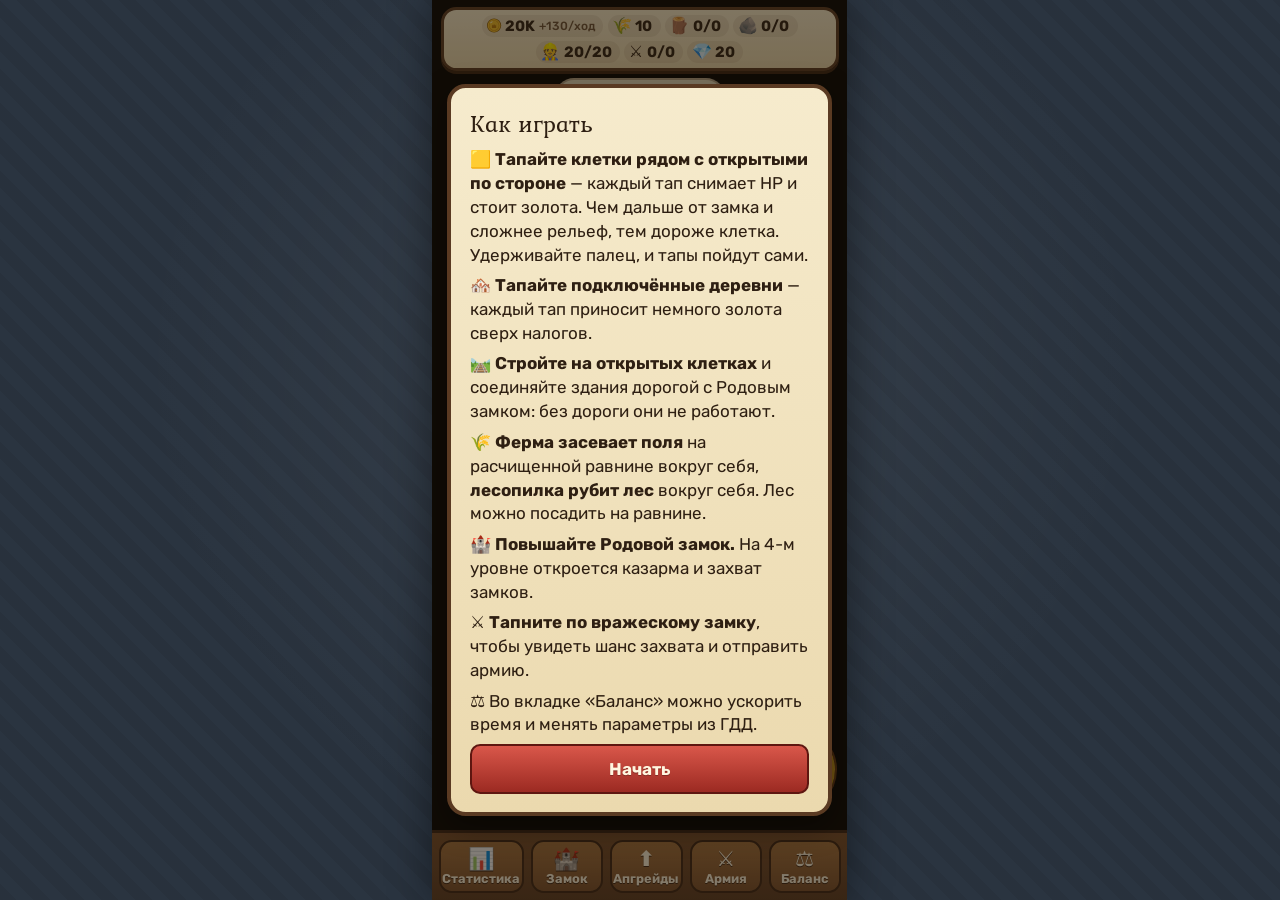
==== commit 16a464fa: "Сборка игры 2026-10-15 11:07" ====
--- a/index.html
+++ b/index.html
@@ -9,7 +9,7 @@
       href="data:image/svg+xml,%3Csvg xmlns='http://www.w3.org/2000/svg' viewBox='0 0 100 100'%3E%3Ctext y='.9em' font-size='90'%3E🏰%3C/text%3E%3C/svg%3E"
     />
     <title>Kingdom Tycoon</title>
-    <script type="module" crossorigin src="./assets/index-BTQDS37V.js"></script>
+    <script type="module" crossorigin src="./assets/index-C9-idaJU.js"></script>
     <link rel="modulepreload" crossorigin href="./assets/CanvasPool-UKBFKXoQ.js">
     <link rel="modulepreload" crossorigin href="./assets/canvasUtils-C4EOzQNY.js">
     <link rel="modulepreload" crossorigin href="./assets/RenderTargetSystem-BUZSMlsI.js">
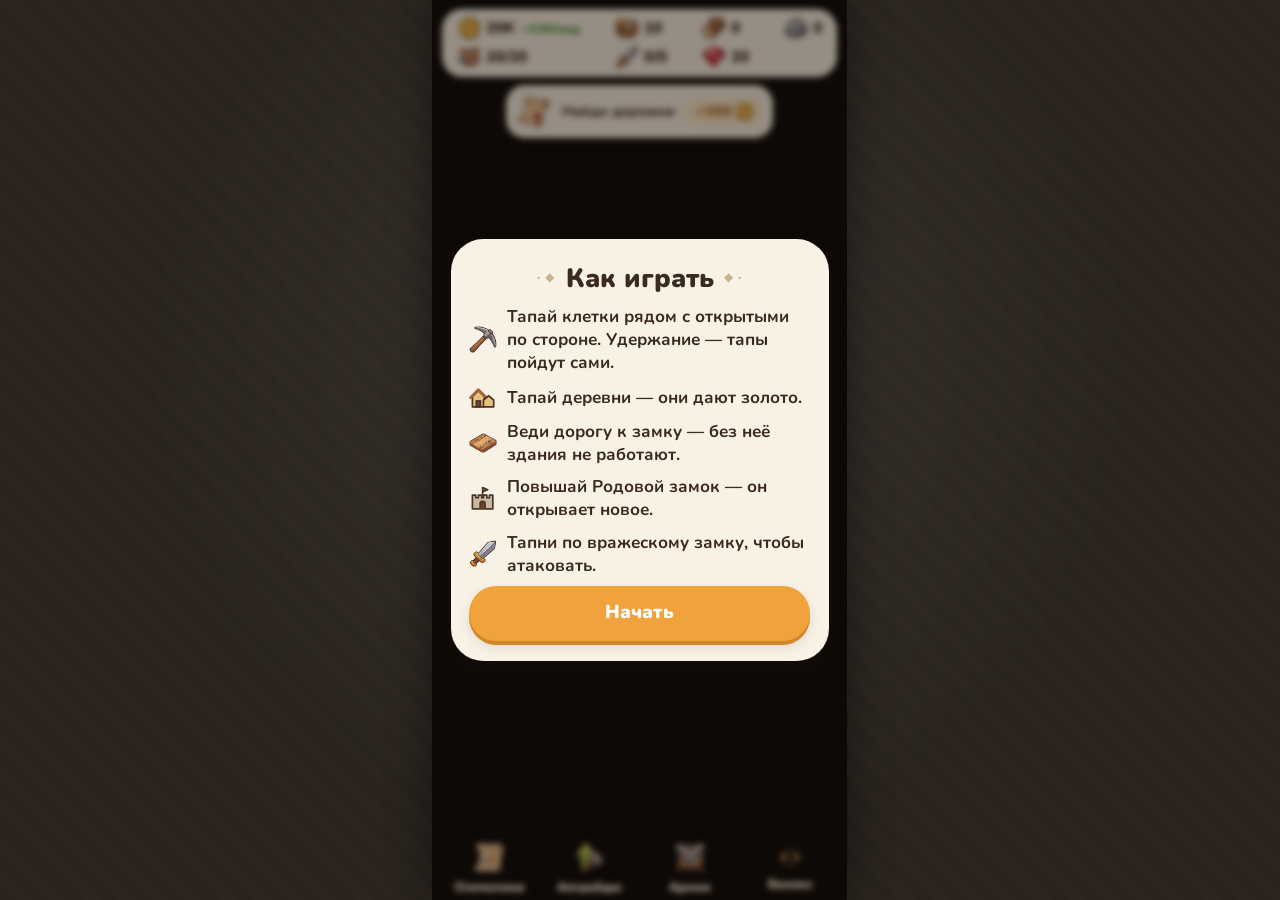
==== commit 85d0df44: "Сборка игры 2026-10-16 13:15" ====
--- a/index.html
+++ b/index.html
@@ -9,13 +9,13 @@
       href="data:image/svg+xml,%3Csvg xmlns='http://www.w3.org/2000/svg' viewBox='0 0 100 100'%3E%3Ctext y='.9em' font-size='90'%3E🏰%3C/text%3E%3C/svg%3E"
     />
     <title>Kingdom Tycoon</title>
-    <script type="module" crossorigin src="./assets/index-C9-idaJU.js"></script>
+    <script type="module" crossorigin src="./assets/index-BMUlDnCN.js"></script>
     <link rel="modulepreload" crossorigin href="./assets/CanvasPool-UKBFKXoQ.js">
     <link rel="modulepreload" crossorigin href="./assets/canvasUtils-C4EOzQNY.js">
     <link rel="modulepreload" crossorigin href="./assets/RenderTargetSystem-BUZSMlsI.js">
     <link rel="modulepreload" crossorigin href="./assets/getTextureBatchBindGroup-BHA4o6O8.js">
     <link rel="modulepreload" crossorigin href="./assets/getTexelRangeRects-gRo1pBi3.js">
-    <link rel="stylesheet" crossorigin href="./assets/index-CW7ypMG0.css">
+    <link rel="stylesheet" crossorigin href="./assets/index-3i_txGX5.css">
   </head>
   <body>
     <div id="stage">
--- a/assets/index-3i_txGX5.css
+++ b/assets/index-3i_txGX5.css
@@ -0,0 +1 @@
+@font-face{font-family:KT Icons;font-style:normal;font-display:block;src:url([data-uri])format("woff");unicode-range:U+1FA99}@font-face{font-family:Rubik Variable;font-style:normal;font-display:swap;font-weight:300 900;src:url(./rubik-cyrillic-ext-wght-normal-BjodpZir.woff2)format("woff2-variations");unicode-range:U+460-52F,U+1C80-1C8A,U+20B4,U+2DE0-2DFF,U+A640-A69F,U+FE2E-FE2F}@font-face{font-family:Rubik Variable;font-style:normal;font-display:swap;font-weight:300 900;src:url(./rubik-cyrillic-wght-normal-DveCct9I.woff2)format("woff2-variations");unicode-range:U+301,U+400-45F,U+490-491,U+4B0-4B1,U+2116}@font-face{font-family:Rubik Variable;font-style:normal;font-display:swap;font-weight:300 900;src:url(./rubik-latin-ext-wght-normal-OacczzuJ.woff2)format("woff2-variations");unicode-range:U+100-2BA,U+2BD-2C5,U+2C7-2CC,U+2CE-2D7,U+2DD-2FF,U+304,U+308,U+329,U+1D00-1DBF,U+1E00-1E9F,U+1EF2-1EFF,U+2020,U+20A0-20AB,U+20AD-20C0,U+2113,U+2C60-2C7F,U+A720-A7FF}@font-face{font-family:Rubik Variable;font-style:normal;font-display:swap;font-weight:300 900;src:url(./rubik-latin-wght-normal-CnQIisVs.woff2)format("woff2-variations");unicode-range:U+??,U+131,U+152-153,U+2BB-2BC,U+2C6,U+2DA,U+2DC,U+304,U+308,U+329,U+2000-206F,U+20AC,U+2122,U+2191,U+2193,U+2212,U+2215,U+FEFF,U+FFFD}@font-face{font-family:Kurale;font-style:normal;font-display:swap;font-weight:400;src:url(./kurale-cyrillic-ext-400-normal-YCJ2LTkX.woff2)format("woff2");unicode-range:U+460-52F,U+1C80-1C8A,U+20B4,U+2DE0-2DFF,U+A640-A69F,U+FE2E-FE2F}@font-face{font-family:Kurale;font-style:normal;font-display:swap;font-weight:400;src:url(./kurale-cyrillic-400-normal-C0GZNd3f.woff2)format("woff2");unicode-range:U+301,U+400-45F,U+490-491,U+4B0-4B1,U+2116}@font-face{font-family:Kurale;font-style:normal;font-display:swap;font-weight:400;src:url(./kurale-latin-ext-400-normal-BjK9zzkR.woff2)format("woff2");unicode-range:U+100-2BA,U+2BD-2C5,U+2C7-2CC,U+2CE-2D7,U+2DD-2FF,U+304,U+308,U+329,U+1D00-1DBF,U+1E00-1E9F,U+1EF2-1EFF,U+2020,U+20A0-20AB,U+20AD-20C0,U+2113,U+2C60-2C7F,U+A720-A7FF}@font-face{font-family:Kurale;font-style:normal;font-display:swap;font-weight:400;src:url(./kurale-latin-400-normal-CwiEG1qi.woff2)format("woff2");unicode-range:U+??,U+131,U+152-153,U+2BB-2BC,U+2C6,U+2DA,U+2DC,U+304,U+308,U+329,U+2000-206F,U+20AC,U+2122,U+2191,U+2193,U+2212,U+2215,U+FEFF,U+FFFD}@font-face{font-family:Nunito Variable;font-style:normal;font-display:swap;font-weight:200 1000;src:url(./nunito-cyrillic-wght-normal-CY6AOgYE.woff2)format("woff2-variations");unicode-range:U+301,U+400-45F,U+490-491,U+4B0-4B1,U+2116}@font-face{font-family:Nunito Variable;font-style:normal;font-display:swap;font-weight:200 1000;src:url(./nunito-latin-wght-normal-BzFMHfZw.woff2)format("woff2-variations");unicode-range:U+??,U+131,U+152-153,U+2BB-2BC,U+2C6,U+2DA,U+2DC,U+304,U+308,U+329,U+2000-206F,U+20AC,U+2122,U+2191,U+2193,U+2212,U+2215,U+FEFF,U+FFFD}:root{--panel:#f8f2e6;--block:#ede5d5;--block-2:#e3d9c6;--text:#3a2a1f;--text-2:#8f7f6e;--orange:#f0a23c;--orange-d:#d4862a;--blue:#6f9fe0;--blue-d:#5584c6;--green:#6db866;--green-l:#dcefd5;--peach:#f6d7aa;--peach-d:#e2b980;--red:#e8735e;--red-d:#c75642;--white:#fffdf8;--white-d:#e2d8c6;--shadow:0 10px 30px #281c1038;--parch:#f8f2e6;--parch-2:#fffdf8;--wood:#8f7f6e;--wood-2:#b5a690;--wood-dark:#3a2a1f;--ink:#3a2a1f;--ink-2:#8f7f6e;--royal:#5584c6;--enemy:#c4533f;--gold:#d4862a;--gold-2:#f6d7aa;--page:#7e95a6;--outside:#2b2520;--font-ui:"KT Icons", "Nunito Variable", Nunito, "Rubik Variable", system-ui, -apple-system, "Segoe UI", sans-serif;--font-title:var(--font-ui);--safe-top:env(safe-area-inset-top,0px);--safe-bottom:env(safe-area-inset-bottom,0px);--stage-w:min(100vw, calc(100dvh * 9 / 19.5));--tabs-h:calc(3.9rem + var(--safe-bottom));--lightningcss-light:initial;--lightningcss-dark: ;color-scheme:light;font-size:clamp(14px, calc(var(--stage-w) * .041), 19px)}*,:before,:after{box-sizing:border-box}img.icon{object-fit:contain;vertical-align:-.15em;width:1em;height:1em}html,body{touch-action:manipulation;background:radial-gradient(circle at 50% 40%, #ffffff0f, transparent 60%), repeating-linear-gradient(45deg, #0000000f 0 12px, transparent 12px 24px), var(--outside);height:100%;font-family:var(--font-ui);color:var(--ink);-webkit-user-select:none;user-select:none;-webkit-tap-highlight-color:transparent;overscroll-behavior:none;margin:0;font-weight:700;overflow:hidden}body{justify-content:center;display:flex}@media (pointer:coarse) and (orientation:portrait){:root{--stage-w:100vw}}#stage{width:var(--stage-w);background:var(--page);height:100dvh;position:relative;overflow:clip;box-shadow:0 0 40px #00000073;container:stage/inline-size}#map{background:#000;position:absolute;inset:0}#ui{pointer-events:none;position:absolute;inset:0}#ui>*{pointer-events:auto}#hud{z-index:20;pointer-events:none;position:absolute;top:0;left:0;right:0}.scroll{pointer-events:auto;margin:calc(var(--safe-top) + .5rem) .6rem 0;background:var(--panel);border-radius:1.2rem;grid-template-columns:repeat(4,auto);justify-content:space-between;gap:.2rem .6rem;padding:.4rem .9rem;display:grid;box-shadow:0 6px 18px #281c1038}.chip{height:1.5rem;color:var(--text);white-space:nowrap;font-variant-numeric:tabular-nums;text-shadow:none;align-items:center;gap:.3rem;font-size:.92rem;font-weight:900;display:inline-flex}.chip .ic{width:1.4rem;height:1.4rem;display:flex}.chip .ic .icon{width:100%;height:100%}.chip small{color:#3f8a2e;text-shadow:none;font-size:.74rem;font-weight:900}#goal{pointer-events:auto;justify-content:center;gap:.4rem;margin:.5rem .6rem 0;display:flex}.quest{text-align:left;background:var(--panel);max-width:min(100%,17rem);font:inherit;color:var(--text);cursor:pointer;border:none;border-radius:1.1rem;flex:0 auto;align-items:center;gap:.6rem;padding:.45rem .6rem .45rem .5rem;animation:.45s cubic-bezier(.34,1.56,.64,1) quest-in;display:flex;box-shadow:0 6px 18px #281c1038}.quest .medal{width:2.2rem;height:2.2rem}.quest-body{flex-direction:column;flex:1;gap:.3rem;min-width:0;display:flex}.quest-text{-webkit-line-clamp:2;line-clamp:2;-webkit-box-orient:vertical;font-size:.85rem;font-weight:800;line-height:1.15;display:-webkit-box;overflow:hidden}.quest-bar{min-width:6.5rem;height:.85rem;position:relative}.quest-bar>b{color:#6c5c4a;font-variant-numeric:tabular-nums;justify-content:center;align-items:center;font-size:.6rem;font-weight:900;display:flex;position:absolute;inset:0}.quest-reward,.quest .reward{box-shadow:none;color:#a8601a;font-variant-numeric:tabular-nums;background:#fbe9c8;border-radius:999px;flex:none;align-items:center;gap:.2rem;padding:.2rem .55rem .22rem .6rem;font-size:.85rem;font-weight:900;display:inline-flex}.quest-reward .icon,.quest .reward .icon{width:1.1rem;height:1.1rem}.quest.done{background:#e5f3de;animation:.7s cubic-bezier(.3,1.5,.5,1) quest-done;position:relative}.quest.done .medal{animation:.5s cubic-bezier(.3,1.8,.5,1) .1s both quest-check}@keyframes quest-done{0%{transform:scale(.9);box-shadow:0 0 #6db866cc,0 6px 18px #281c1038}40%{transform:scale(1.08);box-shadow:0 0 0 10px #6db86640,0 6px 18px #281c1038}to{transform:scale(1);box-shadow:0 0 0 18px #6db86600,0 6px 18px #281c1038}}@keyframes quest-check{0%{transform:scale(0)rotate(-30deg)}to{transform:scale(1)rotate(0)}}.quest-burst{pointer-events:none;position:absolute;inset:0;overflow:visible}.quest-burst .spark{background:#ffe08a;border-radius:1px;width:.45rem;height:.45rem;margin:-.225rem;animation:.7s ease-out forwards spark-out;position:absolute;transform:rotate(45deg);box-shadow:0 0 6px #ffd25ae6}@keyframes spark-out{0%{opacity:1;transform:translate(0)rotate(45deg)scale(.4)}to{transform:translate(var(--x), var(--y)) rotate(45deg) scale(1);opacity:0}}.quest-burst .fly-coin{opacity:0;background:radial-gradient(circle at 40% 35%,#fff2b8,#f6c945 45%,#d99a1e);border-radius:50%;width:1.3rem;height:1.3rem;margin:-.65rem;animation:.6s cubic-bezier(.5,0,.75,1) forwards coin-fly;position:absolute;box-shadow:inset 0 0 0 1.5px #a8701a,0 2px 4px #0000004d}@keyframes coin-fly{0%{opacity:0;transform:translate(0)scale(.6)}15%{transform:translate(calc(var(--spread) * .4), calc(var(--arc) * .8)) scale(1.1);opacity:1}45%{transform:translate(calc(var(--dx) * .4 + var(--spread)), calc(var(--dy) * .4 + var(--arc))) scale(1);opacity:1}to{transform:translate(var(--dx), var(--dy)) scale(.55);opacity:.2}}@keyframes quest-in{0%{opacity:0;transform:scale(.85)}to{opacity:1;transform:scale(1)}}.quest-pulse{z-index:1;animation:.9s ease-in-out 4 quest-pulse;position:relative}@keyframes quest-pulse{0%,to{transform:scale(1);box-shadow:0 0 #f0a23ce6}50%{transform:scale(1.06);box-shadow:0 0 0 8px #f0a23c00}}.pill.speed{font:inherit;background:var(--peach);color:var(--text);box-shadow:0 3px 0 var(--peach-d);cursor:pointer;border:none;border-radius:999px;flex:none;padding:.25rem .7rem;font-size:.8rem;font-weight:900}#tabs{height:var(--tabs-h);z-index:30;padding:.5rem .6rem calc(var(--safe-bottom) + .5rem);justify-content:center;gap:.4rem;display:flex;position:absolute;bottom:0;left:0;right:0}#tabs button{color:#fffaf0;text-shadow:0 2px #3a2a1f,1.5px 0 #3a2a1f,-1.5px 0 #3a2a1f,0 -1.5px #3a2a1f,1px 1px #3a2a1f,-1px 1px #3a2a1f,1px -1px #3a2a1f,-1px -1px #3a2a1f,0 3px 6px #00000073;max-width:7.4rem;min-height:max(44px,2.75rem);font-family:var(--font-ui);cursor:pointer;background:0 0;border:none;flex-direction:column;flex:1;justify-content:center;align-items:center;gap:.15rem;padding:0;font-size:.72rem;font-weight:900;display:flex;position:relative}#tabs button .icon{filter:drop-shadow(0 2px 2px #0006);border-radius:.75rem;width:2.25rem;height:2.25rem;padding:.2rem;transition:transform 80ms}#tabs button[aria-pressed=true]{color:#ffd99a}#tabs button[aria-pressed=true] .icon{background:var(--peach);box-shadow:0 3px 0 var(--peach-d)}#tabs button:active .icon{transform:translateY(2px)}#repeat{left:.75rem;bottom:calc(var(--tabs-h) + .8rem);z-index:19;position:absolute}#repeat .main{background:var(--panel);width:4.3rem;height:4.3rem;box-shadow:0 4px 0 var(--white-d), 0 6px 18px #281c1038;color:var(--text);font-family:var(--font-ui);cursor:pointer;border:none;border-radius:1.1rem;flex-direction:column;justify-content:center;align-items:center;gap:.1rem;padding:0;font-weight:900;line-height:1.05;display:flex}#repeat .main .ic{width:2.3rem;height:2.3rem;display:flex}#repeat .main .ic .icon{width:100%;height:100%}#repeat .main small{color:var(--text-2);white-space:nowrap;font-size:.6rem;font-weight:800;display:block}#repeat .main[aria-pressed=true]{background:var(--peach);box-shadow:0 4px 0 var(--peach-d), 0 8px 16px #281c1033}#repeat.poor .main{opacity:.75}#repeat .forget{background:var(--block);width:1.6rem;height:1.6rem;box-shadow:0 2px 0 var(--block-2);cursor:pointer;border:none;border-radius:50%;padding:.35rem;display:flex;position:absolute;top:-.3rem;right:-.3rem}#repeat .forget .icon{width:100%;height:100%}#repeat .forget:after{content:"";position:absolute;inset:-.5rem}#sheet{z-index:25;max-width:35rem;left:.6rem;right:.6rem;bottom:calc(var(--tabs-h) + .25rem);background:var(--panel);max-height:44%;box-shadow:var(--shadow);-webkit-user-select:text;user-select:text;border-radius:1.75rem;flex-direction:column;margin:0 auto;padding:0;transition:transform .24s cubic-bezier(.4,0,1,1);display:flex;position:absolute;overflow:hidden;transform:translateY(calc(100% + 10rem))}#sheetBody{overscroll-behavior:contain;flex:1;min-height:0;padding:0 .85rem 1rem;overflow:auto}#sheet.open{transition:transform .32s cubic-bezier(.22,1.25,.36,1);transform:none}#sheet .x{z-index:4;cursor:pointer;background:0 0;border:none;border-radius:50%;width:2.3rem;height:2.3rem;padding:.5rem;display:flex;position:absolute;top:.55rem;right:.55rem}#sheet .x .icon{width:100%;height:100%}#sheet h2,.card h2,.ribbon{color:var(--text);font-family:var(--font-title);text-align:center;justify-content:center;align-items:center;gap:.6rem;margin:.1rem 0 .7rem;font-size:1.3rem;font-weight:900;line-height:1.15;display:flex}#sheet h2{z-index:3;background:var(--panel);margin:0 -.85rem .5rem;padding:.85rem 3rem .5rem;position:sticky;top:0}#sheet h2:before,#sheet h2:after,.ribbon:before,.ribbon:after{content:"·  ◆";color:#c9b38c;letter-spacing:.1em;flex:none;font-size:.7rem}#sheet h2:after,.ribbon:after{content:"◆  ·"}h2,h3{font-family:var(--font-title);margin:0 0 .4rem;font-weight:900}h2{font-size:1.3rem}h3{margin-top:.9rem;font-size:.98rem;font-weight:900}p{margin:.4rem 0;line-height:1.35}.muted{color:var(--text-2)}.small{font-size:.8rem}.center{text-align:center}.royal{color:var(--blue-d)}.enemy{color:#c4533f}.strong{font-weight:800}.btn{font-family:var(--font-ui);background:var(--blue);color:#fff;min-height:max(44px,2.75rem);box-shadow:0 4px 0 var(--blue-d), 0 6px 12px #281c101f;cursor:pointer;white-space:nowrap;border:none;border-radius:999px;flex-direction:column;justify-content:center;align-items:center;gap:.1rem;padding:.35rem 1rem .45rem;font-size:.92rem;font-weight:900;line-height:1.1;transition:transform 80ms;display:inline-flex}.btn:active:not(:disabled){box-shadow:0 1px 0 var(--blue-d);transform:translateY(3px)}.btn.primary,.btn.blue{background:var(--orange);box-shadow:0 4px 0 var(--orange-d), 0 6px 12px #281c101f}.btn.primary:active:not(:disabled),.btn.blue:active:not(:disabled){box-shadow:0 1px 0 var(--orange-d)}.btn.red{background:var(--red);box-shadow:0 4px 0 var(--red-d)}.btn.ghost{background:var(--white);color:var(--text);box-shadow:0 4px 0 var(--white-d), 0 6px 12px #281c101a}.btn.wide{width:100%;min-height:3.2rem;font-size:1.1rem}.btn:disabled,.btn.dim{color:#a8987f;box-shadow:none;cursor:not-allowed;background:#e3dacb}.btn .price{flex-wrap:wrap;justify-content:center;gap:.15rem .45rem;font-size:.78rem;font-weight:800;display:inline-flex}.btn .price>span{align-items:center;gap:.15rem;display:inline-flex}.btn .price .icon{flex:none;width:1rem;height:1rem}.btn:focus-visible,#tabs button:focus-visible,.quest:focus-visible,.pill:focus-visible{outline:3px solid var(--orange);outline-offset:2px}.chip.bump{animation:.35s cubic-bezier(.3,1.6,.5,1) chip-bump}.chip.shake{animation:.45s chip-shake}@keyframes chip-bump{0%{transform:scale(1)}35%{transform:scale(1.16)}to{transform:scale(1)}}@keyframes chip-shake{0%,to{transform:translate(0)}20%{color:var(--red-d);transform:translate(-4px)}40%{color:var(--red-d);transform:translate(4px)}60%{transform:translate(-3px)}80%{transform:translate(2px)}}@keyframes card-in{0%{opacity:0;transform:scale(.85)}to{opacity:1;transform:scale(1)}}.row{border-bottom:1px solid var(--block);justify-content:space-between;align-items:center;gap:.6rem;padding:.5rem 0;display:flex}.row:last-child{border-bottom:none}.row .grow{flex:1;min-width:0}.row .grow>b{font-weight:900}.row.card-row{background:var(--block);border:none;border-radius:1.1rem;margin-bottom:.45rem;padding:.55rem .65rem}.row.card-row.locked{opacity:.55}.medal{flex:none;justify-content:center;align-items:center;width:2.6rem;height:2.6rem;display:flex}.medal .icon{width:88%;height:88%}.medal.small{width:1.9rem;height:1.9rem}.medal.green{background:var(--green);border-radius:50%}.medal.green .icon{width:60%;height:60%}.sprite{flex:none;justify-content:center;align-items:center;display:flex}.sprite img{object-fit:contain;width:100%;height:100%}.stat{justify-content:space-between;align-items:center;gap:.75rem;padding:.25rem 0;display:flex}.stat.baseline{align-items:baseline}.stat>b{text-align:right;align-items:center;gap:.2rem;font-weight:900;display:inline-flex}.stat .icon,.row .icon,p .icon,.tag .icon{vertical-align:-.15em}.bar{background:var(--block-2);border-radius:999px;height:.75rem;overflow:hidden}.bar>i{background:var(--blue);border-radius:999px;height:100%;display:block}.tag{background:var(--block);color:var(--text-2);white-space:nowrap;border-radius:999px;align-items:center;gap:.2rem;padding:.15rem .6rem;font-size:.75rem;font-weight:800;display:inline-flex}.tag.ok{background:var(--green-l);color:#3d7d38}.tag.no{color:#b04a36;background:#f8d9d0}.tag.gold{color:#a8601a;background:#fbe3bd}.tag.block{white-space:normal;border-radius:.9rem;padding:.45rem .7rem;display:flex}.warn{color:#9c3f2d;background:#f8d9d0;border-radius:.9rem;align-items:center;gap:.4rem;margin:.5rem 0 0;padding:.45rem .7rem;font-size:.8rem;font-weight:800;line-height:1.25;display:flex}.warn .icon{flex:none;width:1.2rem;height:1.2rem}.grid2,.grid3{grid-template-columns:1fr 1fr;gap:.6rem;display:grid}.grid3{grid-template-columns:repeat(5,1fr);gap:.35rem}.grid3 .btn{padding-left:.2rem;padding-right:.2rem}label.cfg{justify-content:space-between;align-items:center;gap:.6rem;padding:.35rem 0;font-size:.875rem;display:flex}label.cfg.changed span{color:var(--royal);font-weight:600}label.cfg small{color:var(--ink-2);font-weight:500}label.cfg input,label.cfg select{width:6rem;font:inherit;border:2px solid var(--wood-2);color:var(--ink);background:#fffaf0;border-radius:.5rem;flex:none;padding:.3rem .4rem;font-weight:600}label.cfg select{width:9.5rem}label.cfg.switch{cursor:pointer;min-height:max(44px,2.75rem)}label.cfg.switch input[type=checkbox]{appearance:none;border:2px solid var(--wood-2);cursor:pointer;background:#e4d6b4;border-radius:999px;width:3rem;height:1.7rem;padding:0;transition:background .15s;position:relative}label.cfg.switch input[type=checkbox]:after{content:"";background:#fffaf0;border-radius:50%;width:1.2rem;height:1.2rem;transition:transform .15s;position:absolute;top:.12rem;left:.12rem;box-shadow:0 1px 2px #0000004d}label.cfg.switch input[type=checkbox]:checked{background:var(--royal);border-color:var(--royal)}label.cfg.switch input[type=checkbox]:checked:after{transform:translate(1.3rem)}details.overrides{margin:.4rem 0;font-size:.8rem}details.overrides pre{white-space:pre-wrap;word-break:break-all;-webkit-user-select:text;user-select:text;background:#5a3a2214;border-radius:.5rem;padding:.5rem}input[type=range]{width:100%;accent-color:var(--royal);min-height:2rem}.modal-bg{z-index:40;-webkit-backdrop-filter:blur(3px);backdrop-filter:blur(3px);padding:calc(var(--safe-top) + 1rem) 1.1rem calc(var(--safe-bottom) + 1rem);background:#1e160e73;justify-content:center;align-items:center;display:flex;position:absolute;inset:0}.card-shadow{width:100%;max-width:24rem;max-height:100%;animation:.3s cubic-bezier(.22,1.35,.36,1) card-in;display:flex}.card{background:var(--panel);width:100%;max-height:100%;box-shadow:var(--shadow);border-radius:1.9rem;padding:1.3rem 1.1rem 1.2rem;overflow:auto}.big{color:var(--blue-d);font-size:1.9rem;font-weight:900}.big.low{color:#c4533f}.tug{background:#e8a08f;border-radius:999px;height:1.6rem;margin:.6rem 0 .4rem;position:relative;overflow:hidden}.tug>i{background:var(--blue);position:absolute;top:0;bottom:0;left:0}.tug>b{background:#fff;width:5px;margin-left:-2px;position:absolute;top:0;bottom:0;box-shadow:0 0 10px #fff}.ribbon{font-size:1.55rem}.ribbon.lose{color:#b04a36}.gains{grid-template-columns:repeat(2,minmax(0,1fr));gap:.6rem;margin:.7rem 0 1rem;display:grid}.gains>div{background:var(--block);font-variant-numeric:tabular-nums;border-radius:1.1rem;justify-content:center;align-items:center;gap:.55rem;padding:.75rem .4rem;font-size:1.15rem;font-weight:900;display:flex}.gains .icon{width:1.9rem;height:1.9rem}.art-circle{background:var(--block);border-radius:50%;justify-content:center;align-items:center;width:8.5rem;height:8.5rem;margin:.3rem auto 0;display:flex}#toast{left:50%;bottom:calc(var(--tabs-h) + 6.8rem);z-index:50;pointer-events:none;text-align:center;width:max-content;max-width:90%;position:absolute;transform:translate(-50%)}#toast .toast-line{color:#fffaf0;font-family:var(--font-title);text-shadow:0 1px 2px #000000a6,0 0 10px #00000073;font-size:1.08rem;font-weight:900;line-height:1.25;animation:2s linear forwards toast-float;display:block}@keyframes toast-float{0%{opacity:1;transform:translateY(0)}75%{opacity:1}to{opacity:0;transform:translateY(-3rem)}}#ui>#toast{pointer-events:none}@container stage (width<=359px){.scroll{gap:.2rem .6rem}.chip{font-size:.85rem}.chip .ic{width:1.35rem;height:1.35rem}.chip small{display:none}.quest-text{font-size:.78rem}#tabs button{font-size:.64rem}}@container stage (width<=440px){.chip small{display:none}}@container stage (width>=600px){#sheet{max-width:38rem}.card-shadow{max-width:28rem}}@media (prefers-reduced-motion:reduce){#sheet,#toast{transition:none}#toast .toast-line{animation-name:toast-fade}.card-shadow,.quest,.quest.done,.quest.done .medal,.quest-pulse,.chip.bump,.chip.shake{animation:none}.quest-pulse{outline:3px solid var(--orange)}}#sim{z-index:35;overscroll-behavior:contain;background:var(--parch);padding:calc(var(--safe-top) + .6rem) .75rem calc(var(--safe-bottom) + 1.2rem);-webkit-user-select:text;user-select:text;position:absolute;inset:0;overflow:auto}#sim .sim-head{top:calc(-.6rem - var(--safe-top));z-index:2;margin:calc(-.6rem - var(--safe-top)) -.75rem .6rem;padding:calc(var(--safe-top) + .5rem) .75rem .5rem;background:var(--parch);border-bottom:2px solid #5a3a2240;justify-content:space-between;align-items:center;gap:.5rem;display:flex;position:sticky}#sim .sim-head h2{margin:0}#sim .x{border:2px solid var(--wood-2);background:var(--parch-2);width:max(44px,2.4rem);height:max(44px,2.4rem);color:var(--ink);font:inherit;cursor:pointer;border-radius:50%;font-weight:700}.sim-card{background:var(--parch-2);border:2px solid #5a3a2259;border-radius:.9rem;margin-bottom:.75rem;padding:.7rem .75rem}.sim-card h3{flex-wrap:wrap;align-items:center;gap:.35rem;margin-top:0;display:flex}.sim-row{flex-wrap:wrap;justify-content:space-between;align-items:center;gap:.5rem;margin-bottom:.5rem;display:flex}.sim-row.toggle input{width:1.4rem;height:1.4rem;accent-color:var(--royal)}.pills{flex-wrap:wrap;gap:.3rem;display:flex}.pill{background:var(--parch);min-height:max(36px,2.1rem);color:var(--ink);font:inherit;cursor:pointer;border:2px solid #5a3a2259;border-radius:999px;padding:.2rem .65rem;font-size:.8rem;font-weight:700}.pill.on{background:var(--royal);border-color:var(--royal);color:#fff}.pill:disabled{opacity:.5}.progress{background:#5a3a221f;border-radius:.7rem;height:2.4rem;position:relative;overflow:hidden}.progress>div{background:linear-gradient(90deg, var(--gold), var(--gold-2));transition:width .15s;position:absolute;inset:0 auto 0 0}.progress>span{justify-content:center;align-items:center;height:100%;font-weight:700;display:flex;position:relative}.sim-empty{text-align:center;padding:1rem .5rem}.run{cursor:pointer;border:2px solid #0000;border-radius:.6rem;align-items:center;gap:.45rem;padding:.45rem .4rem;display:flex}.run+.run{margin-top:.25rem}.run.focus{border-color:var(--wood-2);background:#ffffff73}.run .grow{flex:1;min-width:0}.swatch,.chart-readout i,.legend i,.bar-label i{vertical-align:-.1rem;border-radius:.2rem;flex:none;width:.8rem;height:.8rem;margin-right:.25rem;display:inline-block}.kpis{grid-template-columns:repeat(auto-fit,minmax(9rem,1fr));gap:.45rem;display:grid}.kpi{background:#ffffff80;border:1px solid #5a3a2233;border-radius:.7rem;flex-direction:column;gap:.1rem;padding:.5rem .6rem;display:flex}.kpi>b{font-variant-numeric:tabular-nums;font-size:1.35rem}.delta{color:var(--ink-2);font-size:.75rem;font-weight:700}.delta.good{color:#2f7d3a}.delta.bad{color:var(--enemy)}.chart{margin:.4rem 0 1rem}.chart figcaption{margin-bottom:.25rem}.chart svg{touch-action:pan-y;background:#ffffff73;border-radius:.5rem;width:100%;height:auto;display:block}.chart .grid{stroke:#5a3a2226;stroke-width:1px}.chart .tick{font-family:var(--font-ui);fill:var(--ink-2);font-size:10px}.chart .unit{font-style:italic}.chart .cursor{stroke:var(--wood);stroke-width:1px;stroke-dasharray:3 3}.chart .marker{fill:#fff;stroke:var(--enemy);stroke-width:2px}.chart .marker-label{fill:var(--enemy);font-weight:700}.chart-readout,.legend{flex-wrap:wrap;gap:.2rem .7rem;min-height:1.3rem;margin-top:.3rem;display:flex}.chart-readout span,.legend span{align-items:center;display:inline-flex}.bar-row{margin:.45rem 0 .6rem}.bar-label{align-items:center;gap:.3rem;font-weight:700;display:flex}.bar-label i{margin-right:0}.chart-readout i.dashed{height:.25rem}.sim-actions{flex-direction:column;gap:.45rem;display:flex}.bar-track{background:#5a3a221a;border-radius:.35rem;height:1rem;margin:.2rem 0;display:flex;overflow:hidden}.bar-track>span{height:100%}.sim-table{border-collapse:collapse;font-variant-numeric:tabular-nums;width:100%;font-size:.82rem}.sim-table th,.sim-table td{text-align:right;white-space:nowrap;border-bottom:1px solid #5a3a2226;padding:.3rem .4rem}.sim-table th:first-child{text-align:left}.sim-table thead th{font-size:.75rem}.sim-about{margin:.5rem 0}.sim-about summary{cursor:pointer;font-weight:700}.sim-about ol{padding-left:1.2rem}.tasks{gap:.4rem;margin:.4rem 0 .7rem;padding:0;font-size:.86rem;font-weight:800;list-style:none;display:grid}.tasks li{background:var(--block);border-radius:1.1rem;align-items:center;gap:.55rem;padding:.45rem .6rem;display:flex}.tasks li.done{background:var(--green-l)}.tasks .task-text{flex:1;min-width:0}.tasks .show-me{min-height:2.1rem;padding:.2rem .75rem .3rem;font-size:.8rem}.table-scroll{overflow-x:auto}.stats-table{border-collapse:collapse;font-variant-numeric:tabular-nums;width:100%;font-size:.86rem}.stats-table th,.stats-table td{text-align:right;white-space:nowrap;padding:.3rem .25rem}.stats-table thead th{color:var(--text-2);font-size:.72rem;font-weight:800}.stats-table tbody th{text-align:left;font-weight:900}.stats-table tbody th .icon{vertical-align:-.28em;width:1.25rem;height:1.25rem}.stats-table tbody tr:not(.note){border-top:1px solid var(--block)}.stats-table tr.note td{text-align:left;color:var(--text-2);white-space:normal;padding-top:0;font-size:.78rem}#hud .chip[data-test=gold] small{display:inline}#hud .chip[data-test=gold] small:after{content:"/ход"}@container stage (width<=360px){#hud .chip[data-test=gold] small:after{content:""}}@keyframes toast-fade{0%,75%{opacity:1}to{opacity:0}}.subtabs{grid-template-columns:repeat(4,minmax(0,1fr));gap:.4rem;margin:0 0 .6rem;display:grid}.subtabs button{background:var(--block);color:var(--text);font:inherit;cursor:pointer;border:none;border-radius:1rem;flex-direction:column;justify-content:center;align-items:center;gap:.15rem;padding:.5rem .1rem .45rem;font-size:.72rem;font-weight:800;line-height:1.1;display:flex;position:relative}.subtabs button .icon{width:1.75rem;height:1.75rem}.subtabs button.active{background:var(--peach);box-shadow:0 4px 0 var(--peach-d)}.subtabs .subtab-count{border:2px solid var(--panel);background:var(--text-2);color:#fff;border-radius:.65rem;min-width:1.25rem;height:1.25rem;padding:0 .25rem;font-size:.68rem;line-height:.95rem;position:absolute;top:-.45rem;right:-.2rem}.subtab-page{padding:0}.help p{align-items:center;gap:.6rem;margin:.55rem 0;display:flex}.help .icon{flex:none}.unlock-row{border-bottom:1px solid var(--block);align-items:baseline;gap:.7rem;padding:.45rem 0;display:flex}.unlock-row:last-child{border-bottom:none}.unlock-level{white-space:nowrap;min-width:4.2rem;color:var(--text-2);flex:none;align-items:center;gap:.3rem;font-size:.82rem;font-weight:900;display:inline-flex}.unlock-level.open{color:var(--text)}.unlock-level .icon{width:1rem;height:1rem}#sheet .sheet-head{z-index:3;background:var(--panel);margin:0 -.85rem .5rem;padding:0 .85rem .55rem;position:sticky;top:0}#sheet .sheet-head h2{margin:0 -.85rem .4rem;position:static}#sheet .sheet-head .subtabs{margin:0}#sheetBody,.card{scrollbar-width:none}#sheetBody::-webkit-scrollbar{display:none}.card::-webkit-scrollbar{display:none}
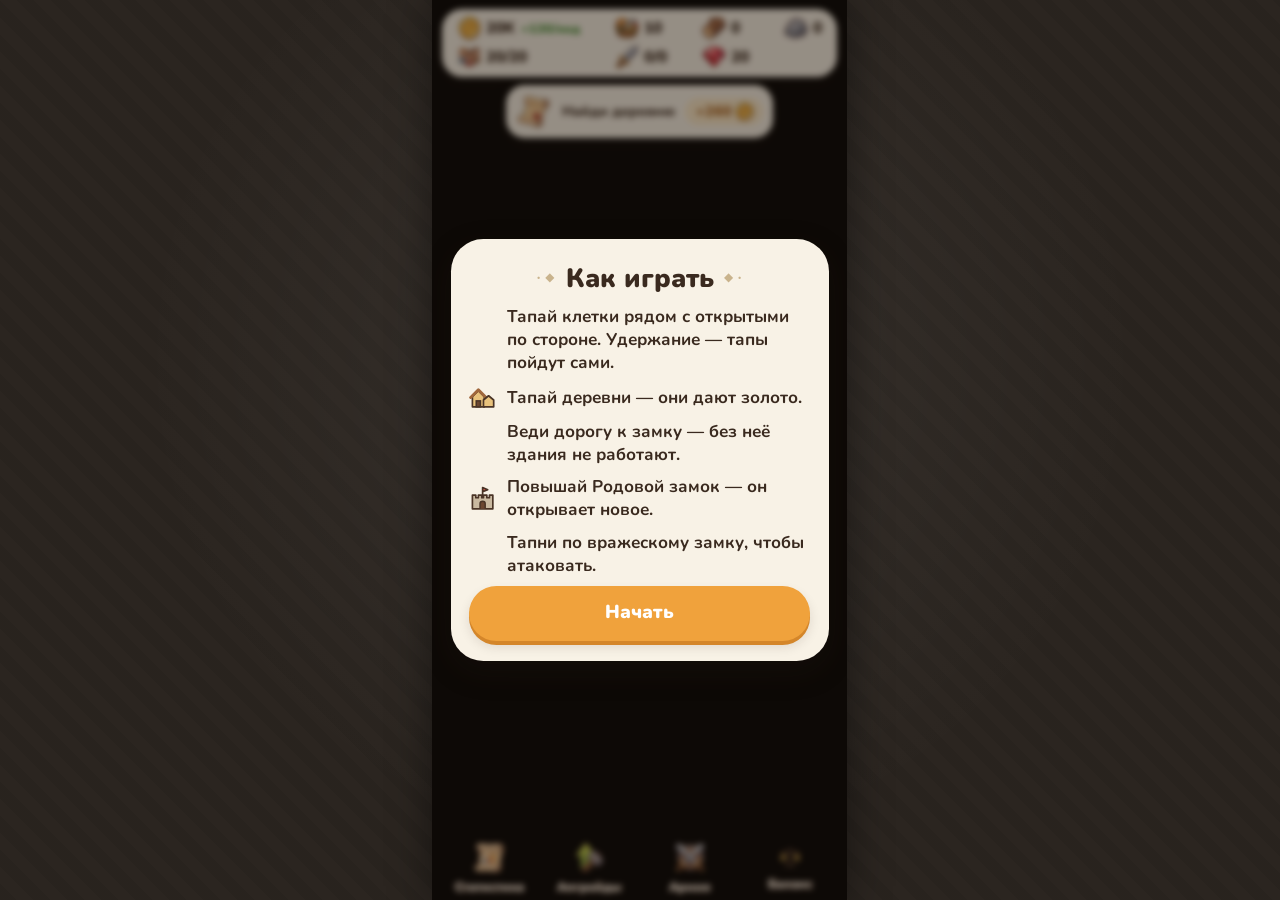
==== commit 5e69d5c0: "Сборка игры 2026-10-16 14:04" ====
--- a/index.html
+++ b/index.html
@@ -9,7 +9,7 @@
       href="data:image/svg+xml,%3Csvg xmlns='http://www.w3.org/2000/svg' viewBox='0 0 100 100'%3E%3Ctext y='.9em' font-size='90'%3E🏰%3C/text%3E%3C/svg%3E"
     />
     <title>Kingdom Tycoon</title>
-    <script type="module" crossorigin src="./assets/index-BMUlDnCN.js"></script>
+    <script type="module" crossorigin src="./assets/index-BHnDdoMb.js"></script>
     <link rel="modulepreload" crossorigin href="./assets/CanvasPool-UKBFKXoQ.js">
     <link rel="modulepreload" crossorigin href="./assets/canvasUtils-C4EOzQNY.js">
     <link rel="modulepreload" crossorigin href="./assets/RenderTargetSystem-BUZSMlsI.js">
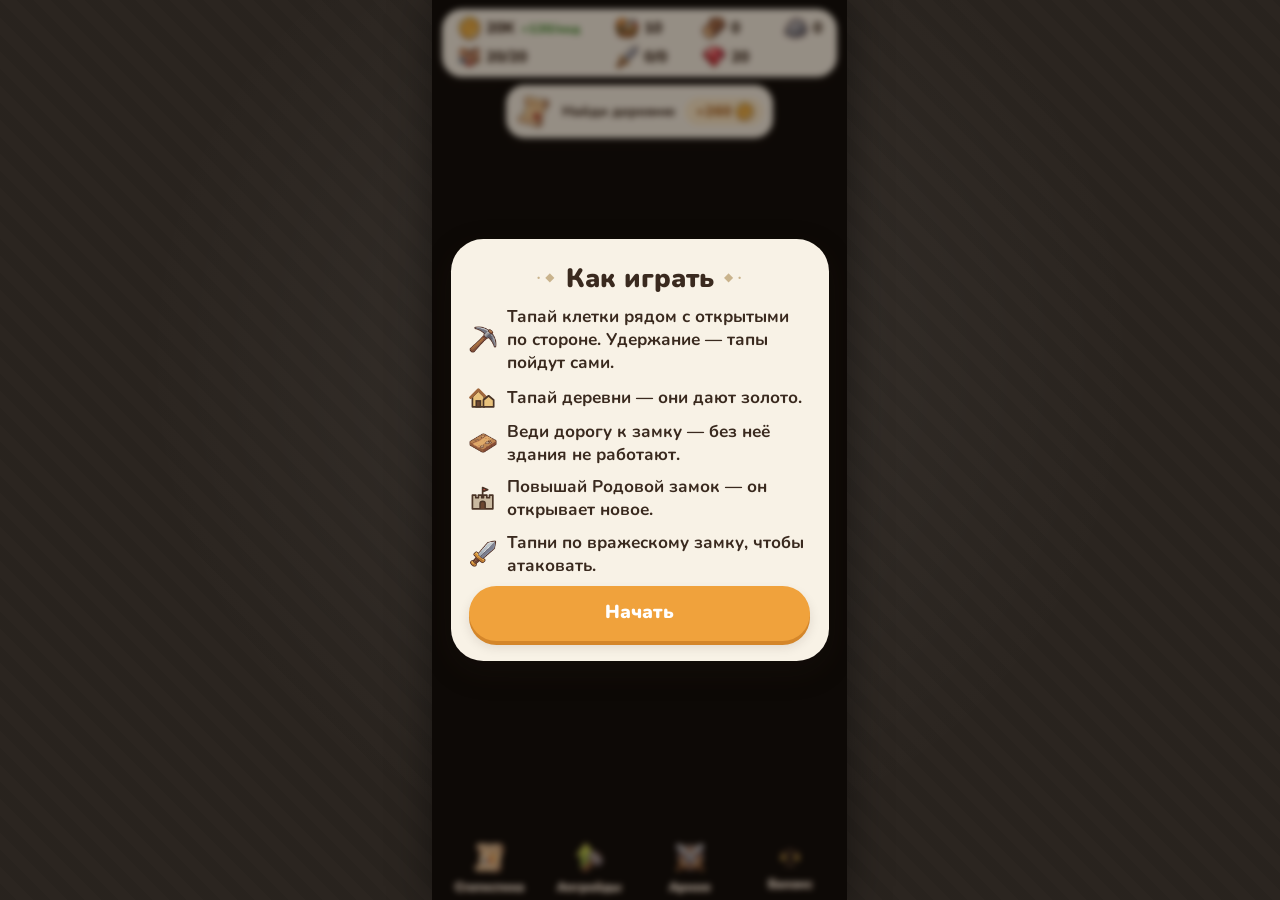
==== commit 01d18d23: "Сборка игры 2026-10-18 12:50" ====
--- a/index.html
+++ b/index.html
@@ -9,13 +9,13 @@
       href="data:image/svg+xml,%3Csvg xmlns='http://www.w3.org/2000/svg' viewBox='0 0 100 100'%3E%3Ctext y='.9em' font-size='90'%3E🏰%3C/text%3E%3C/svg%3E"
     />
     <title>Kingdom Tycoon</title>
-    <script type="module" crossorigin src="./assets/index-BHnDdoMb.js"></script>
+    <script type="module" crossorigin src="./assets/index-D2FsYukj.js"></script>
     <link rel="modulepreload" crossorigin href="./assets/CanvasPool-UKBFKXoQ.js">
     <link rel="modulepreload" crossorigin href="./assets/canvasUtils-C4EOzQNY.js">
     <link rel="modulepreload" crossorigin href="./assets/RenderTargetSystem-BUZSMlsI.js">
     <link rel="modulepreload" crossorigin href="./assets/getTextureBatchBindGroup-BHA4o6O8.js">
     <link rel="modulepreload" crossorigin href="./assets/getTexelRangeRects-gRo1pBi3.js">
-    <link rel="stylesheet" crossorigin href="./assets/index-3i_txGX5.css">
+    <link rel="stylesheet" crossorigin href="./assets/index-Db8lC6gM.css">
   </head>
   <body>
     <div id="stage">
--- a/assets/index-Db8lC6gM.css
+++ b/assets/index-Db8lC6gM.css
@@ -0,0 +1 @@
+@font-face{font-family:KT Icons;font-style:normal;font-display:block;src:url([data-uri])format("woff");unicode-range:U+1FA99}@font-face{font-family:Rubik Variable;font-style:normal;font-display:swap;font-weight:300 900;src:url(./rubik-cyrillic-ext-wght-normal-BjodpZir.woff2)format("woff2-variations");unicode-range:U+460-52F,U+1C80-1C8A,U+20B4,U+2DE0-2DFF,U+A640-A69F,U+FE2E-FE2F}@font-face{font-family:Rubik Variable;font-style:normal;font-display:swap;font-weight:300 900;src:url(./rubik-cyrillic-wght-normal-DveCct9I.woff2)format("woff2-variations");unicode-range:U+301,U+400-45F,U+490-491,U+4B0-4B1,U+2116}@font-face{font-family:Rubik Variable;font-style:normal;font-display:swap;font-weight:300 900;src:url(./rubik-latin-ext-wght-normal-OacczzuJ.woff2)format("woff2-variations");unicode-range:U+100-2BA,U+2BD-2C5,U+2C7-2CC,U+2CE-2D7,U+2DD-2FF,U+304,U+308,U+329,U+1D00-1DBF,U+1E00-1E9F,U+1EF2-1EFF,U+2020,U+20A0-20AB,U+20AD-20C0,U+2113,U+2C60-2C7F,U+A720-A7FF}@font-face{font-family:Rubik Variable;font-style:normal;font-display:swap;font-weight:300 900;src:url(./rubik-latin-wght-normal-CnQIisVs.woff2)format("woff2-variations");unicode-range:U+??,U+131,U+152-153,U+2BB-2BC,U+2C6,U+2DA,U+2DC,U+304,U+308,U+329,U+2000-206F,U+20AC,U+2122,U+2191,U+2193,U+2212,U+2215,U+FEFF,U+FFFD}@font-face{font-family:Kurale;font-style:normal;font-display:swap;font-weight:400;src:url(./kurale-cyrillic-ext-400-normal-YCJ2LTkX.woff2)format("woff2");unicode-range:U+460-52F,U+1C80-1C8A,U+20B4,U+2DE0-2DFF,U+A640-A69F,U+FE2E-FE2F}@font-face{font-family:Kurale;font-style:normal;font-display:swap;font-weight:400;src:url(./kurale-cyrillic-400-normal-C0GZNd3f.woff2)format("woff2");unicode-range:U+301,U+400-45F,U+490-491,U+4B0-4B1,U+2116}@font-face{font-family:Kurale;font-style:normal;font-display:swap;font-weight:400;src:url(./kurale-latin-ext-400-normal-BjK9zzkR.woff2)format("woff2");unicode-range:U+100-2BA,U+2BD-2C5,U+2C7-2CC,U+2CE-2D7,U+2DD-2FF,U+304,U+308,U+329,U+1D00-1DBF,U+1E00-1E9F,U+1EF2-1EFF,U+2020,U+20A0-20AB,U+20AD-20C0,U+2113,U+2C60-2C7F,U+A720-A7FF}@font-face{font-family:Kurale;font-style:normal;font-display:swap;font-weight:400;src:url(./kurale-latin-400-normal-CwiEG1qi.woff2)format("woff2");unicode-range:U+??,U+131,U+152-153,U+2BB-2BC,U+2C6,U+2DA,U+2DC,U+304,U+308,U+329,U+2000-206F,U+20AC,U+2122,U+2191,U+2193,U+2212,U+2215,U+FEFF,U+FFFD}@font-face{font-family:Nunito Variable;font-style:normal;font-display:swap;font-weight:200 1000;src:url(./nunito-cyrillic-wght-normal-CY6AOgYE.woff2)format("woff2-variations");unicode-range:U+301,U+400-45F,U+490-491,U+4B0-4B1,U+2116}@font-face{font-family:Nunito Variable;font-style:normal;font-display:swap;font-weight:200 1000;src:url(./nunito-latin-wght-normal-BzFMHfZw.woff2)format("woff2-variations");unicode-range:U+??,U+131,U+152-153,U+2BB-2BC,U+2C6,U+2DA,U+2DC,U+304,U+308,U+329,U+2000-206F,U+20AC,U+2122,U+2191,U+2193,U+2212,U+2215,U+FEFF,U+FFFD}:root{--panel:#f8f2e6;--block:#ede5d5;--block-2:#e3d9c6;--text:#3a2a1f;--text-2:#8f7f6e;--orange:#f0a23c;--orange-d:#d4862a;--blue:#6f9fe0;--blue-d:#5584c6;--green:#6db866;--green-l:#dcefd5;--peach:#f6d7aa;--peach-d:#e2b980;--red:#e8735e;--red-d:#c75642;--white:#fffdf8;--white-d:#e2d8c6;--shadow:0 10px 30px #281c1038;--parch:#f8f2e6;--parch-2:#fffdf8;--wood:#8f7f6e;--wood-2:#b5a690;--wood-dark:#3a2a1f;--ink:#3a2a1f;--ink-2:#8f7f6e;--royal:#5584c6;--enemy:#c4533f;--gold:#d4862a;--gold-2:#f6d7aa;--page:#7e95a6;--outside:#2b2520;--font-ui:"KT Icons", "Nunito Variable", Nunito, "Rubik Variable", system-ui, -apple-system, "Segoe UI", sans-serif;--font-title:var(--font-ui);--safe-top:env(safe-area-inset-top,0px);--safe-bottom:env(safe-area-inset-bottom,0px);--stage-w:min(100vw, calc(100dvh * 9 / 19.5));--tabs-h:calc(3.9rem + var(--safe-bottom));--lightningcss-light:initial;--lightningcss-dark: ;color-scheme:light;font-size:clamp(14px, calc(var(--stage-w) * .041), 19px)}*,:before,:after{box-sizing:border-box}img.icon{object-fit:contain;vertical-align:-.15em;width:1em;height:1em}html,body{touch-action:manipulation;background:radial-gradient(circle at 50% 40%, #ffffff0f, transparent 60%), repeating-linear-gradient(45deg, #0000000f 0 12px, transparent 12px 24px), var(--outside);height:100%;font-family:var(--font-ui);color:var(--ink);-webkit-user-select:none;user-select:none;-webkit-tap-highlight-color:transparent;overscroll-behavior:none;margin:0;font-weight:700;overflow:hidden}body{justify-content:center;display:flex}@media (pointer:coarse) and (orientation:portrait){:root{--stage-w:100vw}}#stage{width:var(--stage-w);background:var(--page);height:100dvh;position:relative;overflow:clip;box-shadow:0 0 40px #00000073;container:stage/inline-size}#map{background:#000;position:absolute;inset:0}#ui{pointer-events:none;position:absolute;inset:0}#ui>*{pointer-events:auto}#hud{z-index:20;pointer-events:none;position:absolute;top:0;left:0;right:0}.scroll{pointer-events:auto;margin:calc(var(--safe-top) + .5rem) .6rem 0;background:var(--panel);border-radius:1.2rem;grid-template-columns:repeat(4,auto);justify-content:space-between;gap:.2rem .6rem;padding:.4rem .9rem;display:grid;box-shadow:0 6px 18px #281c1038}.chip{height:1.5rem;color:var(--text);white-space:nowrap;font-variant-numeric:tabular-nums;text-shadow:none;align-items:center;gap:.3rem;font-size:.92rem;font-weight:900;display:inline-flex}.chip .ic{width:1.4rem;height:1.4rem;display:flex}.chip .ic .icon{width:100%;height:100%}.chip small{color:#3f8a2e;text-shadow:none;font-size:.74rem;font-weight:900}#goal{pointer-events:auto;justify-content:center;gap:.4rem;margin:.5rem .6rem 0;display:flex}.quest{text-align:left;background:var(--panel);max-width:min(100%,17rem);font:inherit;color:var(--text);cursor:pointer;border:none;border-radius:1.1rem;flex:0 auto;align-items:center;gap:.6rem;padding:.45rem .6rem .45rem .5rem;animation:.45s cubic-bezier(.34,1.56,.64,1) quest-in;display:flex;box-shadow:0 6px 18px #281c1038}.quest .medal{width:2.2rem;height:2.2rem}.quest-body{flex-direction:column;flex:1;gap:.3rem;min-width:0;display:flex}.quest-text{-webkit-line-clamp:2;line-clamp:2;-webkit-box-orient:vertical;font-size:.85rem;font-weight:800;line-height:1.15;display:-webkit-box;overflow:hidden}.quest-bar{min-width:6.5rem;height:.85rem;position:relative}.quest-bar>b{color:#6c5c4a;font-variant-numeric:tabular-nums;justify-content:center;align-items:center;font-size:.6rem;font-weight:900;display:flex;position:absolute;inset:0}.quest-reward,.quest .reward{box-shadow:none;color:#a8601a;font-variant-numeric:tabular-nums;background:#fbe9c8;border-radius:999px;flex:none;align-items:center;gap:.2rem;padding:.2rem .55rem .22rem .6rem;font-size:.85rem;font-weight:900;display:inline-flex}.quest-reward .icon,.quest .reward .icon{width:1.1rem;height:1.1rem}.quest.done{background:#e5f3de;animation:.7s cubic-bezier(.3,1.5,.5,1) quest-done;position:relative}.quest.done .medal{animation:.5s cubic-bezier(.3,1.8,.5,1) .1s both quest-check}@keyframes quest-done{0%{transform:scale(.9);box-shadow:0 0 #6db866cc,0 6px 18px #281c1038}40%{transform:scale(1.08);box-shadow:0 0 0 10px #6db86640,0 6px 18px #281c1038}to{transform:scale(1);box-shadow:0 0 0 18px #6db86600,0 6px 18px #281c1038}}@keyframes quest-check{0%{transform:scale(0)rotate(-30deg)}to{transform:scale(1)rotate(0)}}.quest-burst{pointer-events:none;position:absolute;inset:0;overflow:visible}.quest-burst .spark{background:#ffe08a;border-radius:1px;width:.45rem;height:.45rem;margin:-.225rem;animation:.7s ease-out forwards spark-out;position:absolute;transform:rotate(45deg);box-shadow:0 0 6px #ffd25ae6}@keyframes spark-out{0%{opacity:1;transform:translate(0)rotate(45deg)scale(.4)}to{transform:translate(var(--x), var(--y)) rotate(45deg) scale(1);opacity:0}}.quest-burst .fly-coin{opacity:0;background:radial-gradient(circle at 40% 35%,#fff2b8,#f6c945 45%,#d99a1e);border-radius:50%;width:1.3rem;height:1.3rem;margin:-.65rem;animation:.6s cubic-bezier(.5,0,.75,1) forwards coin-fly;position:absolute;box-shadow:inset 0 0 0 1.5px #a8701a,0 2px 4px #0000004d}@keyframes coin-fly{0%{opacity:1;transform:rotate(var(--a)) translateY(0) scale(.6)}70%{opacity:1}to{opacity:0;transform:rotate(var(--a)) translateY(-11rem) scale(1.1) rotate(360deg)}}@keyframes quest-in{0%{opacity:0;transform:scale(.85)}to{opacity:1;transform:scale(1)}}.quest-pulse{z-index:1;animation:.9s ease-in-out 4 quest-pulse;position:relative}@keyframes quest-pulse{0%,to{transform:scale(1);box-shadow:0 0 #f0a23ce6}50%{transform:scale(1.06);box-shadow:0 0 0 8px #f0a23c00}}.pill.speed{font:inherit;background:var(--peach);color:var(--text);box-shadow:0 3px 0 var(--peach-d);cursor:pointer;border:none;border-radius:999px;flex:none;padding:.25rem .7rem;font-size:.8rem;font-weight:900}#tabs{height:var(--tabs-h);z-index:30;padding:.5rem .6rem calc(var(--safe-bottom) + .5rem);justify-content:center;gap:.4rem;display:flex;position:absolute;bottom:0;left:0;right:0}#tabs button{color:#fffaf0;text-shadow:0 2px #3a2a1f,1.5px 0 #3a2a1f,-1.5px 0 #3a2a1f,0 -1.5px #3a2a1f,1px 1px #3a2a1f,-1px 1px #3a2a1f,1px -1px #3a2a1f,-1px -1px #3a2a1f,0 3px 6px #00000073;max-width:7.4rem;min-height:max(44px,2.75rem);font-family:var(--font-ui);cursor:pointer;background:0 0;border:none;flex-direction:column;flex:1;justify-content:center;align-items:center;gap:.15rem;padding:0;font-size:.72rem;font-weight:900;display:flex;position:relative}#tabs button .icon{filter:drop-shadow(0 2px 2px #0006);border-radius:.75rem;width:2.25rem;height:2.25rem;padding:.2rem;transition:transform 80ms}#tabs button[aria-pressed=true]{color:#ffd99a}#tabs button[aria-pressed=true] .icon{background:var(--peach);box-shadow:0 3px 0 var(--peach-d)}#tabs button:active .icon{transform:translateY(2px)}#repeat{left:.75rem;bottom:calc(var(--tabs-h) + .8rem);z-index:19;position:absolute}#repeat .main{background:var(--panel);width:4.3rem;height:4.3rem;box-shadow:0 4px 0 var(--white-d), 0 6px 18px #281c1038;color:var(--text);font-family:var(--font-ui);cursor:pointer;border:none;border-radius:1.1rem;flex-direction:column;justify-content:center;align-items:center;gap:.1rem;padding:0;font-weight:900;line-height:1.05;display:flex}#repeat .main .ic{width:2.3rem;height:2.3rem;display:flex}#repeat .main .ic .icon{width:100%;height:100%}#repeat .main small{color:var(--text-2);white-space:nowrap;font-size:.6rem;font-weight:800;display:block}#repeat .main[aria-pressed=true]{background:var(--peach);box-shadow:0 4px 0 var(--peach-d), 0 8px 16px #281c1033}#repeat.poor .main{opacity:.75}#repeat .forget{background:var(--block);width:1.6rem;height:1.6rem;box-shadow:0 2px 0 var(--block-2);cursor:pointer;border:none;border-radius:50%;padding:.35rem;display:flex;position:absolute;top:-.3rem;right:-.3rem}#repeat .forget .icon{width:100%;height:100%}#repeat .forget:after{content:"";position:absolute;inset:-.5rem}#sheet{z-index:25;max-width:35rem;left:.6rem;right:.6rem;bottom:calc(var(--tabs-h) + .25rem);background:var(--panel);max-height:44%;box-shadow:var(--shadow);-webkit-user-select:text;user-select:text;border-radius:1.75rem;flex-direction:column;margin:0 auto;padding:0;transition:transform .24s cubic-bezier(.4,0,1,1);display:flex;position:absolute;overflow:hidden;transform:translateY(calc(100% + 10rem))}#sheetBody{overscroll-behavior:contain;flex:1;min-height:0;padding:0 .85rem 1rem;overflow:auto}#sheet.open{transition:transform .32s cubic-bezier(.22,1.25,.36,1);transform:none}#sheet .x{z-index:4;cursor:pointer;background:0 0;border:none;border-radius:50%;width:2.3rem;height:2.3rem;padding:.5rem;display:flex;position:absolute;top:.55rem;right:.55rem}#sheet .x .icon{width:100%;height:100%}#sheet h2,.card h2,.ribbon{color:var(--text);font-family:var(--font-title);text-align:center;justify-content:center;align-items:center;gap:.6rem;margin:.1rem 0 .7rem;font-size:1.3rem;font-weight:900;line-height:1.15;display:flex}#sheet h2{z-index:3;background:var(--panel);margin:0 -.85rem .5rem;padding:.85rem 3rem .5rem;position:sticky;top:0}#sheet h2:before,#sheet h2:after,.ribbon:before,.ribbon:after{content:"·  ◆";color:#c9b38c;letter-spacing:.1em;flex:none;font-size:.7rem}#sheet h2:after,.ribbon:after{content:"◆  ·"}h2,h3{font-family:var(--font-title);margin:0 0 .4rem;font-weight:900}h2{font-size:1.3rem}h3{margin-top:.9rem;font-size:.98rem;font-weight:900}p{margin:.4rem 0;line-height:1.35}.muted{color:var(--text-2)}.small{font-size:.8rem}.center{text-align:center}.royal{color:var(--blue-d)}.enemy{color:#c4533f}.strong{font-weight:800}.btn{font-family:var(--font-ui);background:var(--blue);color:#fff;min-height:max(44px,2.75rem);box-shadow:0 4px 0 var(--blue-d), 0 6px 12px #281c101f;cursor:pointer;white-space:nowrap;border:none;border-radius:999px;flex-direction:column;justify-content:center;align-items:center;gap:.1rem;padding:.35rem 1rem .45rem;font-size:.92rem;font-weight:900;line-height:1.1;transition:transform 80ms;display:inline-flex}.btn:active:not(:disabled){box-shadow:0 1px 0 var(--blue-d);transform:translateY(3px)}.btn.primary,.btn.blue{background:var(--orange);box-shadow:0 4px 0 var(--orange-d), 0 6px 12px #281c101f}.btn.primary:active:not(:disabled),.btn.blue:active:not(:disabled){box-shadow:0 1px 0 var(--orange-d)}.btn.red{background:var(--red);box-shadow:0 4px 0 var(--red-d)}.btn.ghost{background:var(--white);color:var(--text);box-shadow:0 4px 0 var(--white-d), 0 6px 12px #281c101a}.btn.wide{width:100%;min-height:3.2rem;font-size:1.1rem}.btn:disabled,.btn.dim{color:#a8987f;box-shadow:none;cursor:not-allowed;background:#e3dacb}.btn .price{flex-wrap:wrap;justify-content:center;gap:.15rem .45rem;font-size:.78rem;font-weight:800;display:inline-flex}.btn .price>span{align-items:center;gap:.15rem;display:inline-flex}.btn .price .icon{flex:none;width:1rem;height:1rem}.btn:focus-visible,#tabs button:focus-visible,.quest:focus-visible,.pill:focus-visible{outline:3px solid var(--orange);outline-offset:2px}.chip.bump{animation:.35s cubic-bezier(.3,1.6,.5,1) chip-bump}.chip.shake{animation:.45s chip-shake}@keyframes chip-bump{0%{transform:scale(1)}35%{transform:scale(1.16)}to{transform:scale(1)}}@keyframes chip-shake{0%,to{transform:translate(0)}20%{color:var(--red-d);transform:translate(-4px)}40%{color:var(--red-d);transform:translate(4px)}60%{transform:translate(-3px)}80%{transform:translate(2px)}}@keyframes card-in{0%{opacity:0;transform:scale(.85)}to{opacity:1;transform:scale(1)}}.row{border-bottom:1px solid var(--block);justify-content:space-between;align-items:center;gap:.6rem;padding:.5rem 0;display:flex}.row:last-child{border-bottom:none}.row .grow{flex:1;min-width:0}.row .grow>b{font-weight:900}.row.card-row{background:var(--block);border:none;border-radius:1.1rem;margin-bottom:.45rem;padding:.55rem .65rem}.row.card-row.locked{opacity:.55}.medal{flex:none;justify-content:center;align-items:center;width:2.6rem;height:2.6rem;display:flex}.medal .icon{width:88%;height:88%}.medal.small{width:1.9rem;height:1.9rem}.medal.green{background:var(--green);border-radius:50%}.medal.green .icon{width:60%;height:60%}.sprite{flex:none;justify-content:center;align-items:center;display:flex}.sprite img{object-fit:contain;width:100%;height:100%}.stat{justify-content:space-between;align-items:center;gap:.75rem;padding:.25rem 0;display:flex}.stat.baseline{align-items:baseline}.stat>b{text-align:right;align-items:center;gap:.2rem;font-weight:900;display:inline-flex}.stat .icon,.row .icon,p .icon,.tag .icon{vertical-align:-.15em}.bar{background:var(--block-2);border-radius:999px;height:.75rem;overflow:hidden}.bar>i{background:var(--blue);border-radius:999px;height:100%;display:block}.tag{background:var(--block);color:var(--text-2);white-space:nowrap;border-radius:999px;align-items:center;gap:.2rem;padding:.15rem .6rem;font-size:.75rem;font-weight:800;display:inline-flex}.tag.ok{background:var(--green-l);color:#3d7d38}.tag.no{color:#b04a36;background:#f8d9d0}.tag.gold{color:#a8601a;background:#fbe3bd}.tag.block{white-space:normal;border-radius:.9rem;padding:.45rem .7rem;display:flex}.warn{color:#9c3f2d;background:#f8d9d0;border-radius:.9rem;align-items:center;gap:.4rem;margin:.5rem 0 0;padding:.45rem .7rem;font-size:.8rem;font-weight:800;line-height:1.25;display:flex}.warn .icon{flex:none;width:1.2rem;height:1.2rem}.grid2,.grid3{grid-template-columns:1fr 1fr;gap:.6rem;display:grid}.grid3{grid-template-columns:repeat(5,1fr);gap:.35rem}.grid3 .btn{padding-left:.2rem;padding-right:.2rem}label.cfg{justify-content:space-between;align-items:center;gap:.6rem;padding:.35rem 0;font-size:.875rem;display:flex}label.cfg.changed span{color:var(--royal);font-weight:600}label.cfg small{color:var(--ink-2);font-weight:500}label.cfg input,label.cfg select{width:6rem;font:inherit;border:2px solid var(--wood-2);color:var(--ink);background:#fffaf0;border-radius:.5rem;flex:none;padding:.3rem .4rem;font-weight:600}label.cfg select{width:9.5rem}label.cfg.switch{cursor:pointer;min-height:max(44px,2.75rem)}label.cfg.switch input[type=checkbox]{appearance:none;border:2px solid var(--wood-2);cursor:pointer;background:#e4d6b4;border-radius:999px;width:3rem;height:1.7rem;padding:0;transition:background .15s;position:relative}label.cfg.switch input[type=checkbox]:after{content:"";background:#fffaf0;border-radius:50%;width:1.2rem;height:1.2rem;transition:transform .15s;position:absolute;top:.12rem;left:.12rem;box-shadow:0 1px 2px #0000004d}label.cfg.switch input[type=checkbox]:checked{background:var(--royal);border-color:var(--royal)}label.cfg.switch input[type=checkbox]:checked:after{transform:translate(1.3rem)}details.overrides{margin:.4rem 0;font-size:.8rem}details.overrides pre{white-space:pre-wrap;word-break:break-all;-webkit-user-select:text;user-select:text;background:#5a3a2214;border-radius:.5rem;padding:.5rem}input[type=range]{width:100%;accent-color:var(--royal);min-height:2rem}.modal-bg{z-index:40;-webkit-backdrop-filter:blur(3px);backdrop-filter:blur(3px);padding:calc(var(--safe-top) + 1rem) 1.1rem calc(var(--safe-bottom) + 1rem);background:#1e160e73;justify-content:center;align-items:center;display:flex;position:absolute;inset:0}.card-shadow{width:100%;max-width:24rem;max-height:100%;animation:.3s cubic-bezier(.22,1.35,.36,1) card-in;display:flex}.card{background:var(--panel);width:100%;max-height:100%;box-shadow:var(--shadow);border-radius:1.9rem;padding:1.3rem 1.1rem 1.2rem;overflow:auto}.big{color:var(--blue-d);font-size:1.9rem;font-weight:900}.big.low{color:#c4533f}.tug{background:#e8a08f;border-radius:999px;height:1.6rem;margin:.6rem 0 .4rem;position:relative;overflow:hidden}.tug>i{background:var(--blue);position:absolute;top:0;bottom:0;left:0}.tug>b{background:#fff;width:5px;margin-left:-2px;position:absolute;top:0;bottom:0;box-shadow:0 0 10px #fff}.ribbon{font-size:1.55rem}.ribbon.lose{color:#b04a36}.gains{grid-template-columns:repeat(2,minmax(0,1fr));gap:.6rem;margin:.7rem 0 1rem;display:grid}.gains>div{background:var(--block);font-variant-numeric:tabular-nums;border-radius:1.1rem;justify-content:center;align-items:center;gap:.55rem;padding:.75rem .4rem;font-size:1.15rem;font-weight:900;display:flex}.gains .icon{width:1.9rem;height:1.9rem}.art-circle{background:var(--block);border-radius:50%;justify-content:center;align-items:center;width:8.5rem;height:8.5rem;margin:.3rem auto 0;display:flex}#toast{left:50%;bottom:calc(var(--tabs-h) + 6.8rem);z-index:50;pointer-events:none;text-align:center;width:max-content;max-width:90%;position:absolute;transform:translate(-50%)}#toast .toast-line{color:#fffaf0;font-family:var(--font-title);text-shadow:0 1px 2px #000000a6,0 0 10px #00000073;font-size:1.08rem;font-weight:900;line-height:1.25;animation:2s linear forwards toast-float;display:block}@keyframes toast-float{0%{opacity:1;transform:translateY(0)}75%{opacity:1}to{opacity:0;transform:translateY(-3rem)}}#ui>#toast{pointer-events:none}@container stage (width<=359px){.scroll{gap:.2rem .6rem}.chip{font-size:.85rem}.chip .ic{width:1.35rem;height:1.35rem}.chip small{display:none}.quest-text{font-size:.78rem}#tabs button{font-size:.64rem}}@container stage (width<=440px){.chip small{display:none}}@container stage (width>=600px){#sheet{max-width:38rem}.card-shadow{max-width:28rem}}@media (prefers-reduced-motion:reduce){#sheet,#toast{transition:none}#toast .toast-line{animation-name:toast-fade}.card-shadow,.quest,.quest.done,.quest.done .medal,.quest-pulse,.chip.bump,.chip.shake{animation:none}.quest-pulse{outline:3px solid var(--orange)}}#sim{z-index:35;overscroll-behavior:contain;background:var(--parch);padding:calc(var(--safe-top) + .6rem) .75rem calc(var(--safe-bottom) + 1.2rem);-webkit-user-select:text;user-select:text;position:absolute;inset:0;overflow:auto}#sim .sim-head{top:calc(-.6rem - var(--safe-top));z-index:2;margin:calc(-.6rem - var(--safe-top)) -.75rem .6rem;padding:calc(var(--safe-top) + .5rem) .75rem .5rem;background:var(--parch);border-bottom:2px solid #5a3a2240;justify-content:space-between;align-items:center;gap:.5rem;display:flex;position:sticky}#sim .sim-head h2{margin:0}#sim .x{border:2px solid var(--wood-2);background:var(--parch-2);width:max(44px,2.4rem);height:max(44px,2.4rem);color:var(--ink);font:inherit;cursor:pointer;border-radius:50%;font-weight:700}.sim-card{background:var(--parch-2);border:2px solid #5a3a2259;border-radius:.9rem;margin-bottom:.75rem;padding:.7rem .75rem}.sim-card h3{flex-wrap:wrap;align-items:center;gap:.35rem;margin-top:0;display:flex}.sim-row{flex-wrap:wrap;justify-content:space-between;align-items:center;gap:.5rem;margin-bottom:.5rem;display:flex}.sim-row.toggle input{width:1.4rem;height:1.4rem;accent-color:var(--royal)}.pills{flex-wrap:wrap;gap:.3rem;display:flex}.pill{background:var(--parch);min-height:max(36px,2.1rem);color:var(--ink);font:inherit;cursor:pointer;border:2px solid #5a3a2259;border-radius:999px;padding:.2rem .65rem;font-size:.8rem;font-weight:700}.pill.on{background:var(--royal);border-color:var(--royal);color:#fff}.pill:disabled{opacity:.5}.progress{background:#5a3a221f;border-radius:.7rem;height:2.4rem;position:relative;overflow:hidden}.progress>div{background:linear-gradient(90deg, var(--gold), var(--gold-2));transition:width .15s;position:absolute;inset:0 auto 0 0}.progress>span{justify-content:center;align-items:center;height:100%;font-weight:700;display:flex;position:relative}.sim-empty{text-align:center;padding:1rem .5rem}.run{cursor:pointer;border:2px solid #0000;border-radius:.6rem;align-items:center;gap:.45rem;padding:.45rem .4rem;display:flex}.run+.run{margin-top:.25rem}.run.focus{border-color:var(--wood-2);background:#ffffff73}.run .grow{flex:1;min-width:0}.swatch,.chart-readout i,.legend i,.bar-label i{vertical-align:-.1rem;border-radius:.2rem;flex:none;width:.8rem;height:.8rem;margin-right:.25rem;display:inline-block}.kpis{grid-template-columns:repeat(auto-fit,minmax(9rem,1fr));gap:.45rem;display:grid}.kpi{background:#ffffff80;border:1px solid #5a3a2233;border-radius:.7rem;flex-direction:column;gap:.1rem;padding:.5rem .6rem;display:flex}.kpi>b{font-variant-numeric:tabular-nums;font-size:1.35rem}.delta{color:var(--ink-2);font-size:.75rem;font-weight:700}.delta.good{color:#2f7d3a}.delta.bad{color:var(--enemy)}.chart{margin:.4rem 0 1rem}.chart figcaption{margin-bottom:.25rem}.chart svg{touch-action:pan-y;background:#ffffff73;border-radius:.5rem;width:100%;height:auto;display:block}.chart .grid{stroke:#5a3a2226;stroke-width:1px}.chart .tick{font-family:var(--font-ui);fill:var(--ink-2);font-size:10px}.chart .unit{font-style:italic}.chart .cursor{stroke:var(--wood);stroke-width:1px;stroke-dasharray:3 3}.chart .marker{fill:#fff;stroke:var(--enemy);stroke-width:2px}.chart .marker-label{fill:var(--enemy);font-weight:700}.chart-readout,.legend{flex-wrap:wrap;gap:.2rem .7rem;min-height:1.3rem;margin-top:.3rem;display:flex}.chart-readout span,.legend span{align-items:center;display:inline-flex}.bar-row{margin:.45rem 0 .6rem}.bar-label{align-items:center;gap:.3rem;font-weight:700;display:flex}.bar-label i{margin-right:0}.chart-readout i.dashed{height:.25rem}.sim-actions{flex-direction:column;gap:.45rem;display:flex}.bar-track{background:#5a3a221a;border-radius:.35rem;height:1rem;margin:.2rem 0;display:flex;overflow:hidden}.bar-track>span{height:100%}.sim-table{border-collapse:collapse;font-variant-numeric:tabular-nums;width:100%;font-size:.82rem}.sim-table th,.sim-table td{text-align:right;white-space:nowrap;border-bottom:1px solid #5a3a2226;padding:.3rem .4rem}.sim-table th:first-child{text-align:left}.sim-table thead th{font-size:.75rem}.sim-about{margin:.5rem 0}.sim-about summary{cursor:pointer;font-weight:700}.sim-about ol{padding-left:1.2rem}.tasks{gap:.4rem;margin:.4rem 0 .7rem;padding:0;font-size:.86rem;font-weight:800;list-style:none;display:grid}.tasks li{background:var(--block);border-radius:1.1rem;align-items:center;gap:.55rem;padding:.45rem .6rem;display:flex}.tasks li.done{background:var(--green-l)}.tasks .task-text{flex:1;min-width:0}.tasks .show-me{min-height:2.1rem;padding:.2rem .75rem .3rem;font-size:.8rem}.table-scroll{overflow-x:auto}.stats-table{border-collapse:collapse;font-variant-numeric:tabular-nums;width:100%;font-size:.86rem}.stats-table th,.stats-table td{text-align:right;white-space:nowrap;padding:.3rem .25rem}.stats-table thead th{color:var(--text-2);font-size:.72rem;font-weight:800}.stats-table tbody th{text-align:left;font-weight:900}.stats-table tbody th .icon{vertical-align:-.28em;width:1.25rem;height:1.25rem}.stats-table tbody tr:not(.note){border-top:1px solid var(--block)}.stats-table tr.note td{text-align:left;color:var(--text-2);white-space:normal;padding-top:0;font-size:.78rem}#hud .chip[data-test=gold] small{display:inline}#hud .chip[data-test=gold] small:after{content:"/ход"}@container stage (width<=360px){#hud .chip[data-test=gold] small:after{content:""}}@keyframes toast-fade{0%,75%{opacity:1}to{opacity:0}}.subtabs{grid-template-columns:repeat(4,minmax(0,1fr));gap:.4rem;margin:0 0 .6rem;display:grid}.subtabs button{background:var(--block);color:var(--text);font:inherit;cursor:pointer;border:none;border-radius:1rem;flex-direction:column;justify-content:center;align-items:center;gap:.15rem;padding:.5rem .1rem .45rem;font-size:.72rem;font-weight:800;line-height:1.1;display:flex;position:relative}.subtabs button .icon{width:1.75rem;height:1.75rem}.subtabs button.active{background:var(--peach);box-shadow:0 4px 0 var(--peach-d)}.subtabs .subtab-count{border:2px solid var(--panel);background:var(--text-2);color:#fff;border-radius:.65rem;min-width:1.25rem;height:1.25rem;padding:0 .25rem;font-size:.68rem;line-height:.95rem;position:absolute;top:-.45rem;right:-.2rem}.subtab-page{padding:0}.help p{align-items:center;gap:.6rem;margin:.55rem 0;display:flex}.help .icon{flex:none}.unlock-row{border-bottom:1px solid var(--block);align-items:baseline;gap:.7rem;padding:.45rem 0;display:flex}.unlock-row:last-child{border-bottom:none}.unlock-level{white-space:nowrap;min-width:4.2rem;color:var(--text-2);flex:none;align-items:center;gap:.3rem;font-size:.82rem;font-weight:900;display:inline-flex}.unlock-level.open{color:var(--text)}.unlock-level .icon{width:1rem;height:1rem}#sheet .sheet-head{z-index:3;background:var(--panel);margin:0 -.85rem .5rem;padding:0 .85rem .55rem;position:sticky;top:0}#sheet .sheet-head h2{margin:0 -.85rem .4rem;position:static}#sheet .sheet-head .subtabs{margin:0}#sheetBody,.card{scrollbar-width:none}#sheetBody::-webkit-scrollbar{display:none}.card::-webkit-scrollbar{display:none}.poi-options{flex-direction:column;gap:.5rem;margin-bottom:.6rem;display:flex}.poi-options .btn{text-align:left;white-space:normal;flex-direction:row;justify-content:flex-start;align-items:center;gap:.7rem;padding-inline:.8rem 1rem;display:flex}.poi-options .btn>.icon{flex:none}.poi-option-text{flex-direction:column;flex:1;align-items:flex-start;gap:.15rem;font-size:1rem;display:flex}.poi-art{justify-content:center;margin-bottom:-.3rem;display:flex}.poi-art .sprite{box-shadow:none;background:0 0;border:0}.dice-need{color:var(--gold);font-weight:800}.dice-roll{flex-direction:column;align-items:stretch;gap:.35rem;display:flex;position:relative}.dice-roll>:not(.dice-burst){z-index:1;position:relative}.dice-table{perspective:600px;justify-content:center;gap:1.4rem;padding:1.1rem 0 .9rem;display:flex}.die{background:linear-gradient(145deg,#fffdf8,#efe4cf);border:3px solid #5a3a22;border-radius:.9rem;grid-template-rows:repeat(3,1fr);grid-template-columns:repeat(3,1fr);place-items:center;width:4.4rem;height:4.4rem;padding:.55rem;display:grid;box-shadow:0 5px #c9b38c,0 10px 16px #281c1040}.die .pip{background:radial-gradient(circle at 35% 35%,#ff6a55,#b8281c);border-radius:50%;width:.78rem;height:.78rem}.die.landed{animation:.35s cubic-bezier(.2,1.6,.4,1) die-land}@keyframes die-land{0%{transform:scale(1.12,.86)}to{transform:scale(1)}}.dice-result{flex-direction:column;gap:.35rem;animation:.55s ease-out both dice-result-in;display:flex;overflow:hidden}@keyframes dice-result-in{0%{opacity:0;max-height:0;transform:translateY(.8rem)}to{max-height:16rem}}.dice-sum{text-align:center;font-size:1.05rem;font-weight:800}.dice-verdict{text-align:center;font-family:var(--font-title);margin-top:.2rem;font-size:2.6rem;font-weight:900;line-height:1}.dice-gold{justify-content:center;align-items:center;gap:.3rem;margin-bottom:.5rem;font-size:1.5rem;font-weight:900;display:flex}.dice-roll.win .dice-verdict{color:#ffd84d;-webkit-text-stroke:2px #8a4b10;paint-order:stroke fill;text-shadow:0 0 18px #ffc43ce6,0 4px #8a4b10;animation:.7s cubic-bezier(.2,1.6,.4,1) both verdict-pop}.dice-roll.win .dice-gold{color:#3f8f3a;animation:.6s cubic-bezier(.2,1.6,.4,1) .25s both verdict-pop}.dice-roll.win .die{transition:box-shadow .5s;animation:.6s cubic-bezier(.2,1.6,.4,1) die-win;box-shadow:0 5px #c9b38c,0 0 22px #ffc83cf2}@keyframes verdict-pop{0%{opacity:0;transform:scale(.2)rotate(-8deg)}60%{opacity:1;transform:scale(1.25)rotate(3deg)}to{transform:scale(1)rotate(0)}}@keyframes die-win{0%{transform:translateY(0)scale(1)}40%{transform:translateY(-1rem)scale(1.15)}to{transform:translateY(0)scale(1)}}.dice-burst{z-index:0;pointer-events:none;border-radius:1.4rem;position:absolute;inset:-1.2rem;overflow:hidden}.dice-burst .rays{background:repeating-conic-gradient(#ffd25a8c 0deg 9deg,#ffd25a00 9deg 22.5deg);width:46rem;height:46rem;margin:-23rem 0 0 -23rem;animation:9s linear infinite rays-spin,.9s ease-out both rays-in;position:absolute;top:42%;left:50%;-webkit-mask-image:radial-gradient(circle,#000 0% 18%,#0000 55%);mask-image:radial-gradient(circle,#000 0% 18%,#0000 55%)}@keyframes rays-spin{to{transform:rotate(360deg)}}@keyframes rays-in{0%{opacity:0;scale:.3}}.coin-fly{opacity:0;animation:coin-fly 1.3s calc(var(--d) * .12s) cubic-bezier(.15, .7, .35, 1) forwards;margin:-.8rem 0 0 -.8rem;position:absolute;top:42%;left:50%}.dice-roll.lose{animation:.5s ease-in-out .15s dice-shake}.dice-roll.lose .die{filter:grayscale(.85)brightness(.9);transition:filter .6s}.dice-roll.lose .dice-verdict{color:#b04a36;font-size:2.1rem;animation:.5s ease-out both verdict-drop}.dice-roll.lose .dice-gold{color:#b04a36}@keyframes dice-shake{0%,to{transform:translate(0)}20%{transform:translate(-10px)}40%{transform:translate(9px)}60%{transform:translate(-6px)}80%{transform:translate(3px)}}@keyframes verdict-drop{0%{opacity:0;transform:translateY(-1rem)}}@media (prefers-reduced-motion:reduce){.die.landed,.dice-result,.dice-roll.lose,.dice-roll.win .dice-verdict,.dice-roll.win .dice-gold,.dice-roll.win .die,.dice-burst .rays,.coin-fly{animation:none}.coin-fly{display:none}}
